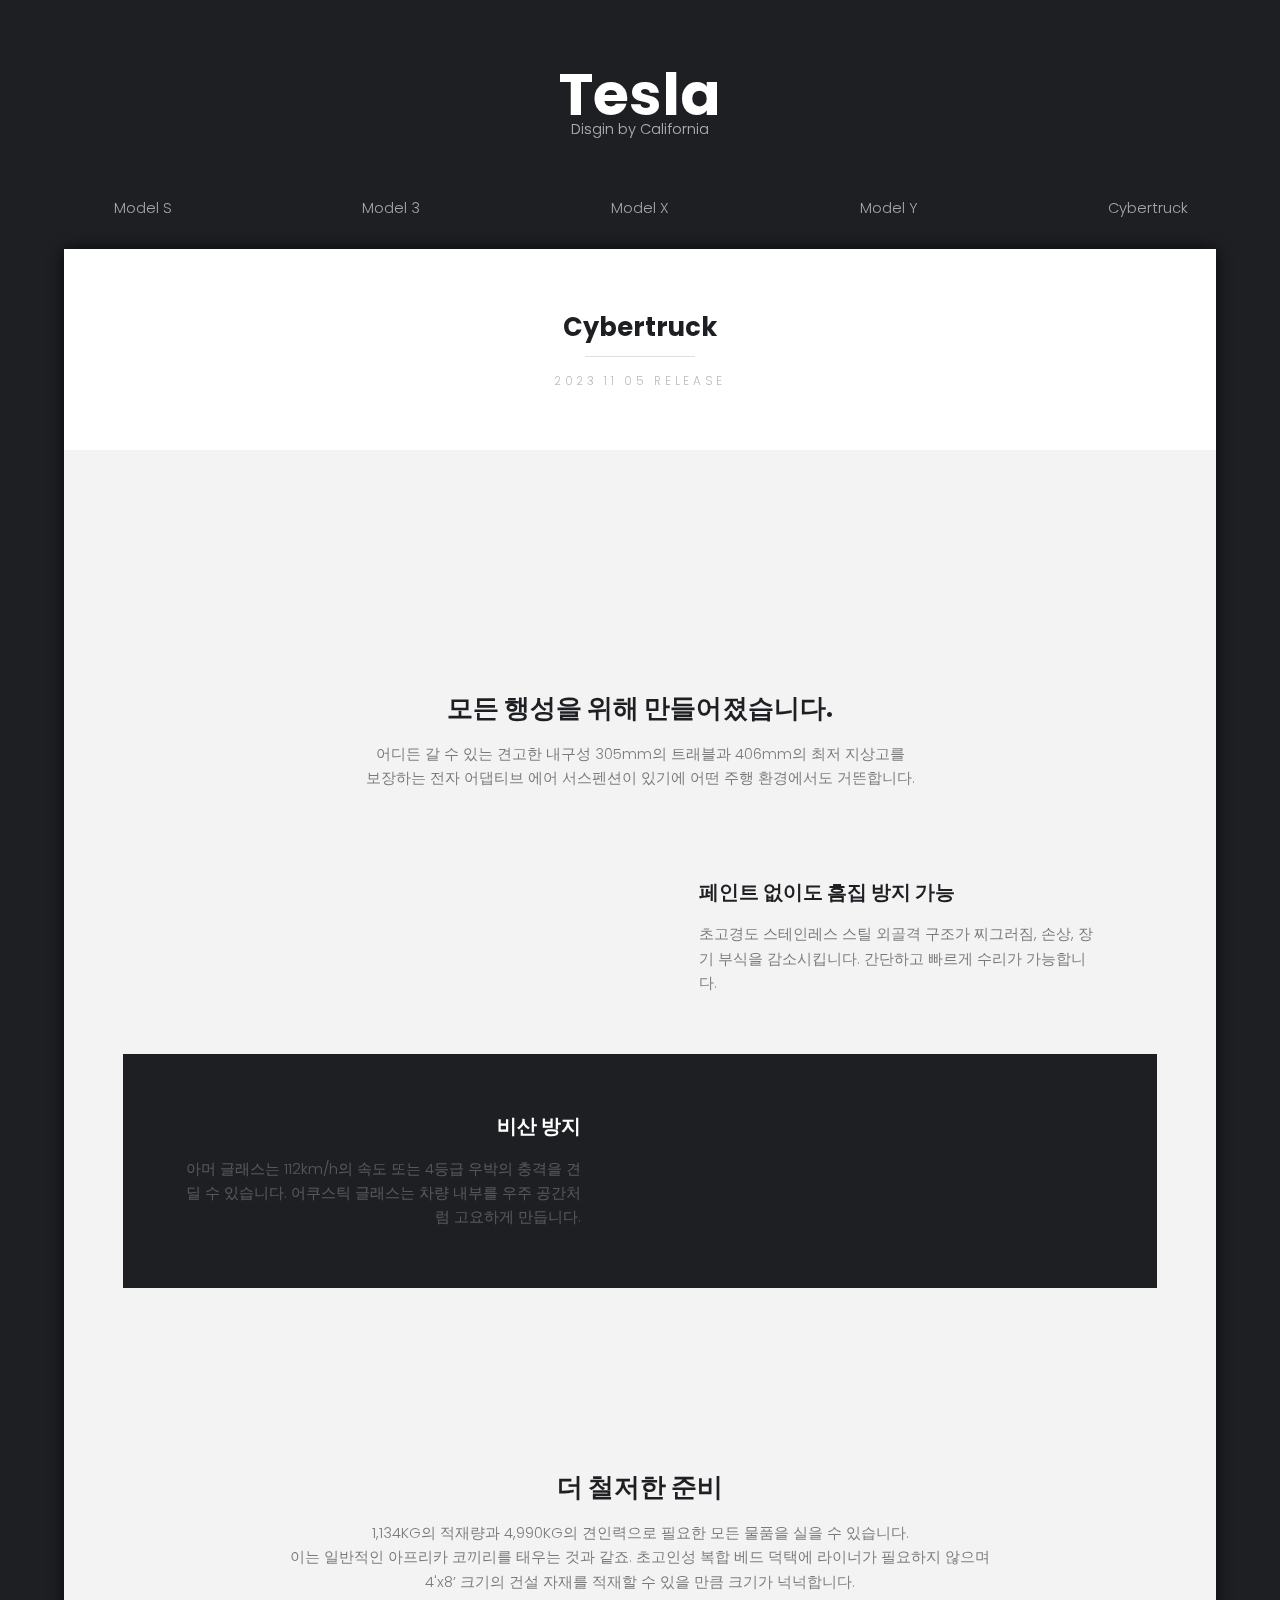
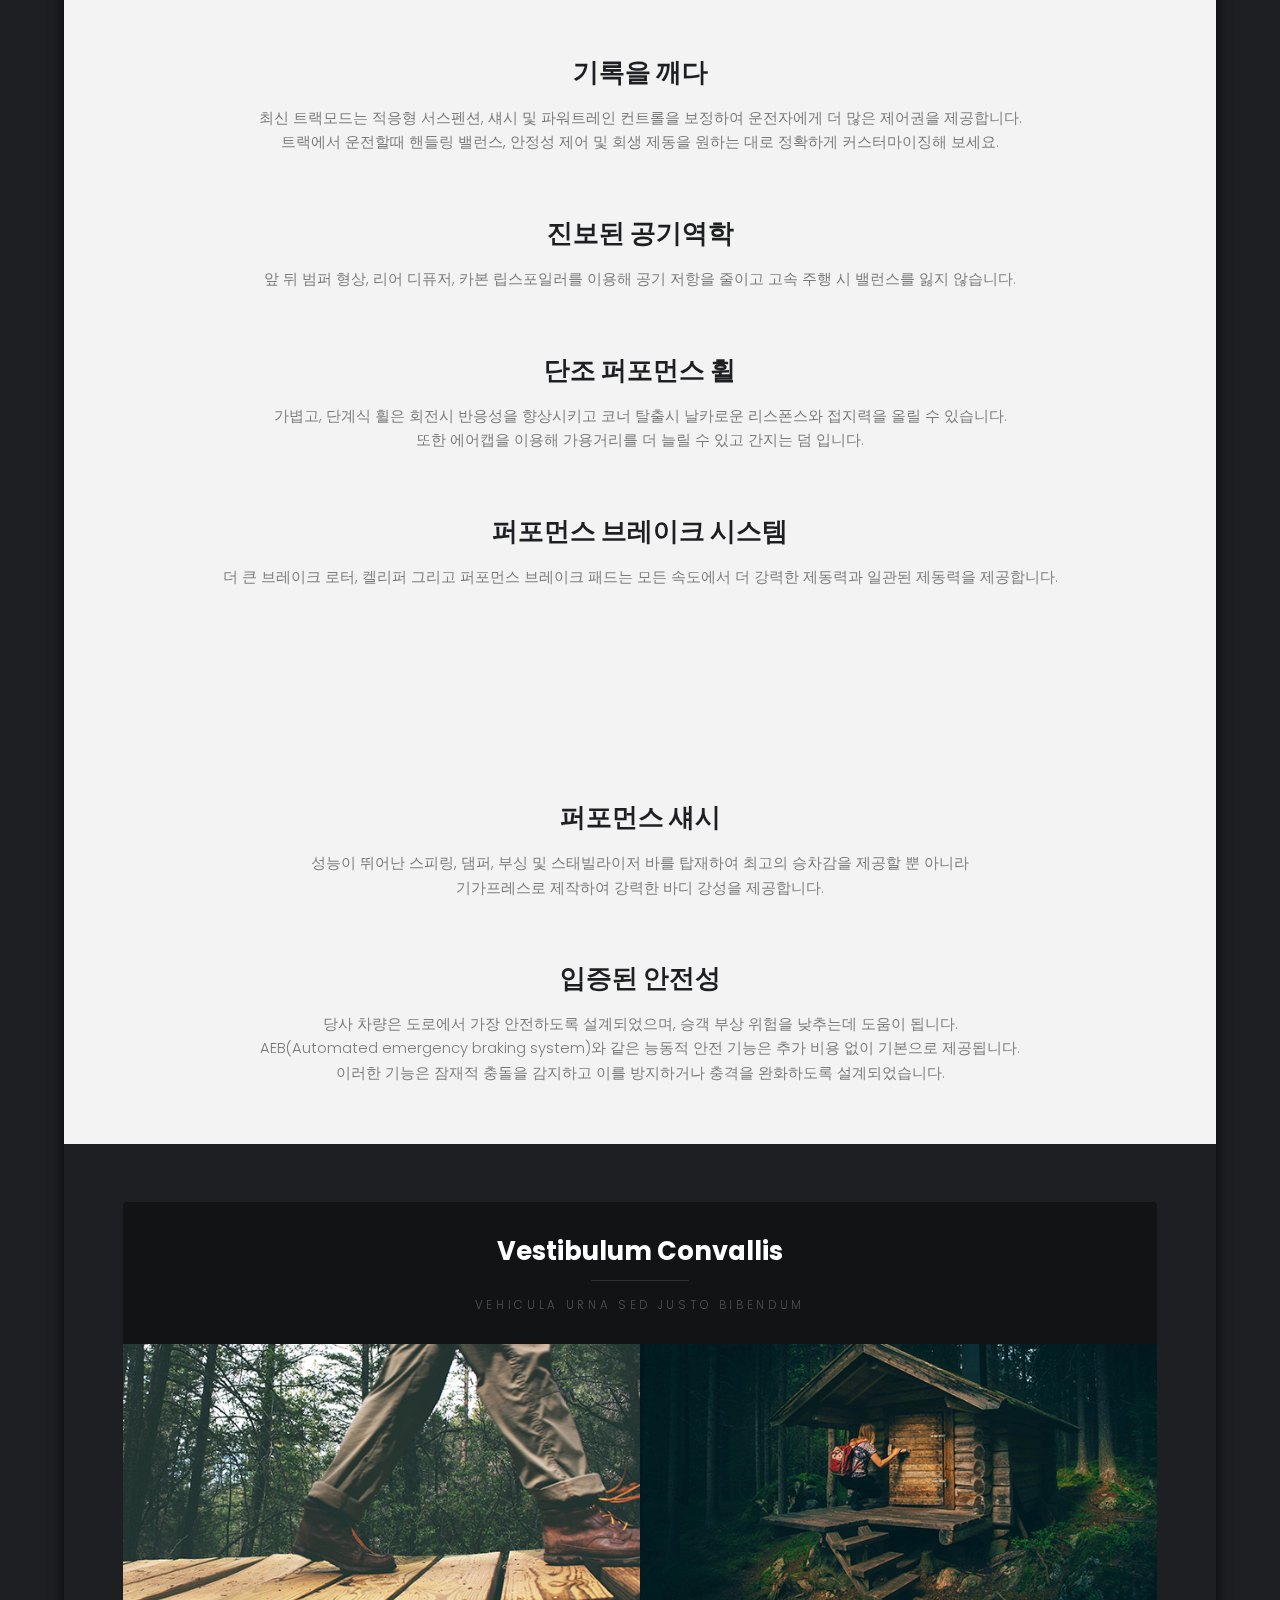
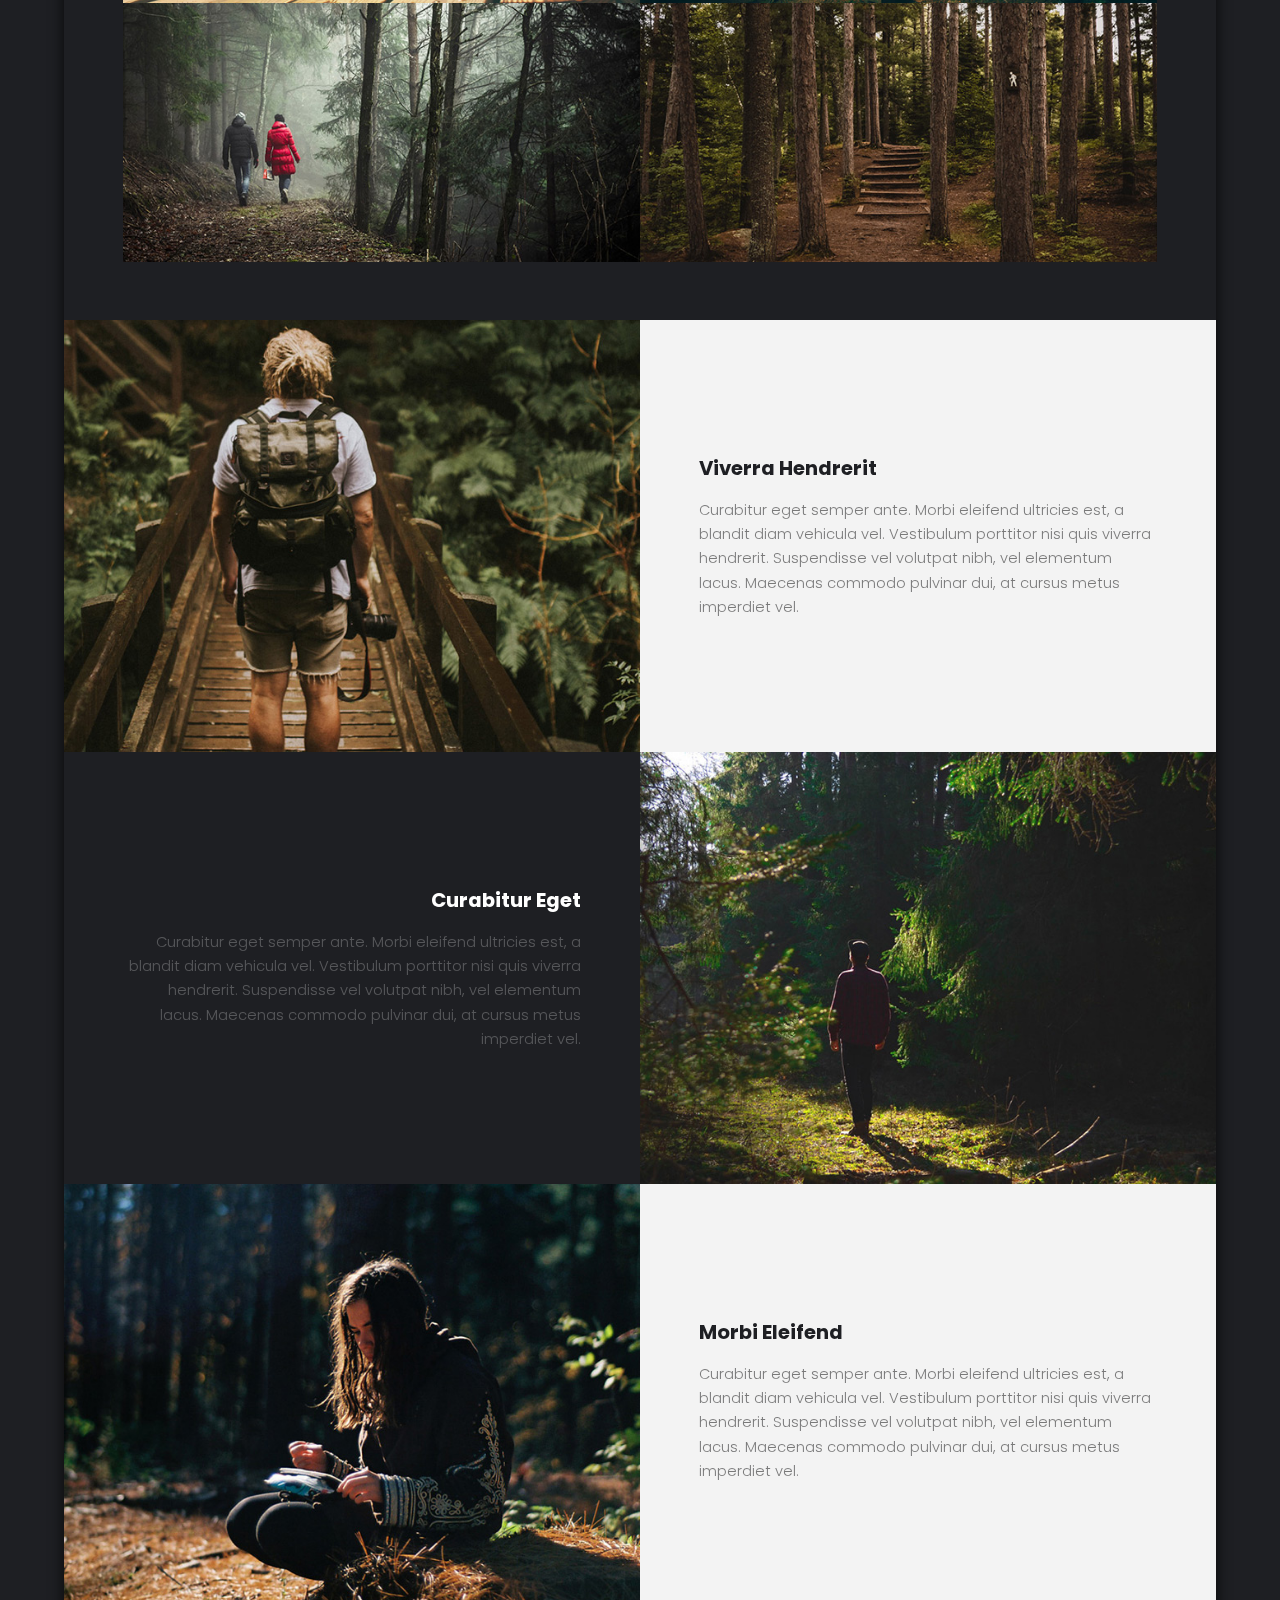
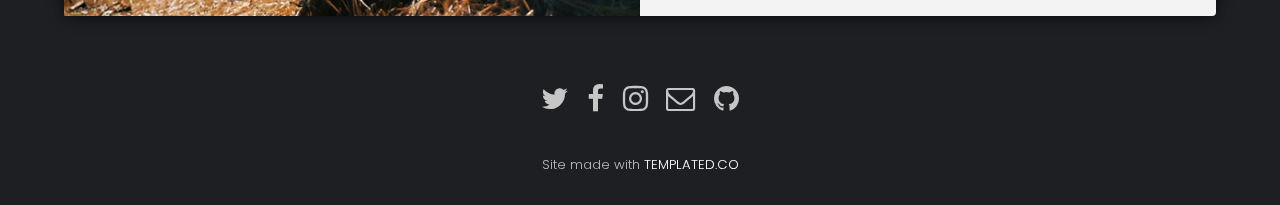
==== Cybertruck.html @ 21f16f3b "Second" ====
<!DOCTYPE HTML>
<!--
	Caminar by TEMPLATED
	templated.co @templatedco
	Released for free under the Creative Commons Attribution 3.0 license (templated.co/license)
-->
<html>
	<head>
		<title>Caminar by TEMPLATED</title>
		<meta charset="utf-8" />
		<meta name="viewport" content="width=device-width, initial-scale=1" />
		<link rel="stylesheet" href="assets/css/main.css" />
		<link rel="stylesheet" href="assets/css/index.css">
		<style>
			body::after{
				background-image: url(https://digitalassets.tesla.com/tesla-contents/image/upload/f_auto,q_auto/Cybertruck-Main-Hero-Desktop.jpg);
			}
		</style>
	</head>
	<body>

		<!-- Header -->
			<header id="header">
				<div class="logo"><a href="index.html">Tesla <span>Disgin by California</span></a></div>
				<nav>
					<ul>
						<li><a href="Model_S.html">Model S</a></li>
						<li><a href="index.html">Model 3</a></li>
						<li><a href="Model_X.html">Model X</a></li>
						<li><a href="Model_Y.html">Model Y</a></li>
						<li><a href="Cybertruck.html">Cybertruck</a></li>
					</ul>
				</nav>
			</header>

		<!-- Main -->
			<section id="main">
				<div class="inner">

				<!-- One -->
					<section id="one" class="wrapper style1">

						<div class="image fit flush">
							<img src="https://digitalassets.tesla.com/tesla-contents/image/upload/f_auto,q_auto/Cybertruck-End-of-Page-Desktop.jpg" alt="" />
						</div>
						<header class="special">
							<h2>Cybertruck</h2>
							<p>2023 11 05 Release</p>
						</header>
						<div class="content">
							<span class="video"><video id="model3_video" src="images/Cybertruck.mp4" autoplay muted loop playsinline></video></span>
							<h2 class="h2" >모든 행성을 위해 만들어졌습니다.</h2>
							<p class="p">
								어디든 갈 수 있는 견고한 내구성 305mm의 트래블과 406mm의 최저 지상고를 <br>
								보장하는 전자 어댑티브 에어 서스펜션이 있기에 어떤 주행 환경에서도 거뜬합니다.
							</p>
							<div class="spotlight">
								<span class="video"><video id="model3_video" src="images/Cybertruck-No-Paint-No-Chips-Desktop-Mobile-Tablet.mp4" autoplay muted loop playsinline></video></span>
								<div class="inner">
									<h3>페인트 없이도 흠집 방지 가능</h3>
									<p>초고경도 스테인레스 스틸 외골격 구조가 찌그러짐, 손상, 장기 부식을 감소시킵니다. 간단하고 빠르게 수리가 가능합니다.</p>
								</div>
							</div>
							<div class="spotlight alt">
								<div class="image flush video"><video id="model3_video" src="images/Cybertruck-Shatter-Resistant-Desktop-Mobile-Tablet.mp4" autoplay muted loop playsinline></video></div>
								<div  class="inner">
									<h3>비산 방지</h3>
									<p>아머 글래스는 112km/h의 속도 또는 4등급 우박의 충격을 견딜 수 있습니다. 어쿠스틱 글래스는 차량 내부를 우주 공간처럼 고요하게 만듭니다.</p>
								</div>
							</div>
							<span class="video"><video id="model3_video" src="images/Cybertruck-Beyond-Prepared-Desktop.mp4" autoplay muted loop playsinline></video></span>
							<h2 class="h2">더 철저한 준비</h2>
							<p class="p">
								1,134KG의 적재량과 4,990KG의 견인력으로 필요한 모든 물품을 실을 수 있습니다.  <br>
								이는 일반적인 아프리카 코끼리를 태우는 것과 같죠. 초고인성 복합 베드 덕택에 라이너가 필요하지 않으며 <br>
								4'x8’ 크기의 건설 자재를 적재할 수 있을 만큼 크기가 넉넉합니다.
							</p>
							<span class="image fit"><img src="https://digitalassets.tesla.com/tesla-contents/image/upload/f_auto,q_auto/Model-3-Performance-Speed-Desktop-LHD-Imperial.png" alt="" /></span>
							<h2 class="h2">기록을 깨다</h2>
							<p class="p">
								최신 트랙모드는 적응형 서스펜션, 섀시 및 파워트레인 컨트롤을 보정하여 운전자에게 더 많은 제어권을 제공합니다. <br>
								트랙에서 운전할때 핸들링 밸런스, 안정성 제어 및 회생 제동을 원하는 대로 정확하게 커스터마이징해 보세요.
							</p>

							<span class="image fit"><img src="https://digitalassets.tesla.com/tesla-contents/image/upload/f_auto,q_auto/Model-3-Performance-Media-Scanner-Aero-Mobile.png" alt="" /></span>
							<h2 class="h2">진보된 공기역학</h2>
							<p class="p">
								앞  뒤 범퍼 형상, 리어 디퓨저, 카본 립스포일러를 이용해 공기 저항을 줄이고 고속 주행 시 밸런스를 잃지 않습니다.
							</p>

							<span class="image fit"><img src="https://digitalassets.tesla.com/tesla-contents/image/upload/f_auto,q_auto/Model-3-Performance-Media-Scanner-Wheels-Mobile.png" alt="" /></span>
							<h2 class="h2">단조 퍼포먼스 휠</h2>
							<p class="p">
								가볍고, 단계식 휠은 회전시 반응성을 향상시키고 코너 탈출시 날카로운 리스폰스와 접지력을 올릴 수 있습니다. <br>
								또한 에어캡을 이용해 가용거리를 더 늘릴 수 있고 간지는 덤 입니다.
							</p>

							<span class="image fit"><img src="https://digitalassets.tesla.com/tesla-contents/image/upload/f_auto,q_auto/Model-3-Performance-Media-Scanner-Brakes-Mobile.png" alt="" /></span>
							<h2 class="h2">퍼포먼스 브레이크 시스템</h2>
							<p class="p">
								더 큰 브레이크 로터, 켈리퍼 그리고 퍼포먼스 브레이크 패드는 모든 속도에서 더 강력한 제동력과 일관된 제동력을 제공합니다.
							</p>

							<span class="video"><video id="model3_video" src="images/Model-3-Performance-Motor-Desktop.mp4" autoplay muted loop playsinline></video></video></span>
							<h2 class="h2">퍼포먼스 섀시</h2>
							<p class="p">
								성능이 뛰어난 스피링, 댐퍼, 부싱 및 스태빌라이저 바를 탑재하여 최고의 승차감을 제공할 뿐 아니라  <br>
								기가프레스로 제작하여 강력한 바디 강성을 제공합니다.
							</p>

							<span class="image fit"><img src="https://digitalassets.tesla.com/tesla-contents/image/upload/f_auto,q_auto/Model-3-Performance-Safety-Desktop-Tablet.png" alt="" /></span>
							<h2 class="h2">입증된 안전성</h2>
							<p class="p">
								당사 차량은 도로에서 가장 안전하도록 설계되었으며, 승객 부상 위험을 낮추는데 도움이 됩니다. <br>
								AEB(Automated emergency braking system)와 같은 능동적 안전 기능은 추가 비용 없이 기본으로 제공됩니다. <br>
								이러한 기능은 잠재적 충돌을 감지하고 이를 방지하거나 충격을 완화하도록 설계되었습니다.
							</p>
						</div>
					</section>

				<!-- Two -->
					<section id="two" class="wrapper style2">
						<header>
							<h2>Vestibulum Convallis</h2>
							<p>vehicula urna sed justo bibendum</p>
						</header>
						<div class="content">
							<div class="gallery">
								<div>
									<div class="image fit flush">
										<a href="images/pic03.jpg"><img src="images/pic03.jpg" alt="" /></a>
									</div>
								</div>
								<div>
									<div class="image fit flush">
										<a href="images/pic01.jpg"><img src="images/pic01.jpg" alt="" /></a>
									</div>
								</div>
								<div>
									<div class="image fit flush">
										<a href="images/pic04.jpg"><img src="images/pic04.jpg" alt="" /></a>
									</div>
								</div>
								<div>
									<div class="image fit flush">
										<a href="images/pic05.jpg"><img src="images/pic05.jpg" alt="" /></a>
									</div>
								</div>
							</div>
						</div>
					</section>

				<!-- Three -->
					<section id="three" class="wrapper">
						<div class="spotlight">
							<div class="image flush"><img src="images/pic06.jpg" alt="" /></div>
							<div class="inner">
								<h3>Viverra Hendrerit</h3>
								<p>Curabitur eget semper ante. Morbi eleifend ultricies est, a blandit diam vehicula vel. Vestibulum porttitor nisi quis viverra hendrerit. Suspendisse vel volutpat nibh, vel elementum lacus. Maecenas commodo pulvinar dui, at cursus metus imperdiet vel.</p>
							</div>
						</div>
						<div class="spotlight alt">
							<div class="image flush"><img src="images/pic07.jpg" alt="" /></div>
							<div  class="inner">
								<h3>Curabitur Eget</h3>
								<p>Curabitur eget semper ante. Morbi eleifend ultricies est, a blandit diam vehicula vel. Vestibulum porttitor nisi quis viverra hendrerit. Suspendisse vel volutpat nibh, vel elementum lacus. Maecenas commodo pulvinar dui, at cursus metus imperdiet vel.</p>
							</div>
						</div>
						<div class="spotlight">
							<div class="image flush"><img src="images/pic08.jpg" alt="" /></div>
							<div class="inner">
								<h3>Morbi Eleifend</h3>
								<p>Curabitur eget semper ante. Morbi eleifend ultricies est, a blandit diam vehicula vel. Vestibulum porttitor nisi quis viverra hendrerit. Suspendisse vel volutpat nibh, vel elementum lacus. Maecenas commodo pulvinar dui, at cursus metus imperdiet vel.</p>
							</div>
						</div>
					</section>

				</div>
			</section>

		<!-- Footer -->
			<footer id="footer">
				<div class="container">
					<ul class="icons">
						<li><a href="#" class="icon fa-twitter"><span class="label">Twitter</span></a></li>
						<li><a href="#" class="icon fa-facebook"><span class="label">Facebook</span></a></li>
						<li><a href="#" class="icon fa-instagram"><span class="label">Instagram</span></a></li>
						<li><a href="#" class="icon fa-envelope-o"><span class="label">Email</span></a></li>
						<li><a href="https://github.com/Ju-Won-Kang" class="icon fa-github" target="_blank"><span class="label">Github</span></a></li>
					</ul>
				</div>
			</footer>

		<div class="copyright">
			Site made with <a href="https://templated.co/">TEMPLATED.CO</a>
		</div>

		<!-- Scripts -->
			<script src="assets/js/jquery.min.js"></script>
			<script src="assets/js/jquery.poptrox.min.js"></script>
			<script src="assets/js/skel.min.js"></script>
			<script src="assets/js/util.js"></script>
			<script src="assets/js/main.js"></script>

	</body>
</html>
---- assets/css/main.css ----
@import url(font-awesome.min.css);
@import url("https://fonts.googleapis.com/css?family=Poppins:300,400,500,600,700");

/*
	Caminar by TEMPLATED
	templated.co @templatedco
	Released for free under the Creative Commons Attribution 3.0 license (templated.co/license)
*/

/* Reset */

	html, body, div, span, applet, object, iframe, h1, h2, h3, h4, h5, h6, p, blockquote, pre, a, abbr, acronym, address, big, cite, code, del, dfn, em, img, ins, kbd, q, s, samp, small, strike, strong, sub, sup, tt, var, b, u, i, center, dl, dt, dd, ol, ul, li, fieldset, form, label, legend, table, caption, tbody, tfoot, thead, tr, th, td, article, aside, canvas, details, embed, figure, figcaption, footer, header, hgroup, menu, nav, output, ruby, section, summary, time, mark, audio, video {
		margin: 0;
		padding: 0;
		border: 0;
		font-size: 100%;
		font: inherit;
		vertical-align: baseline;
	}

	article, aside, details, figcaption, figure, footer, header, hgroup, menu, nav, section {
		display: block;
	}

	body {
		line-height: 1;
	}

	ol, ul {
		list-style: none;
	}

	blockquote, q {
		quotes: none;
	}

	blockquote:before, blockquote:after, q:before, q:after {
		content: '';
		content: none;
	}

	table {
		border-collapse: collapse;
		border-spacing: 0;
	}

	body {
		-webkit-text-size-adjust: none;
	}

/* Box Model */

	*, *:before, *:after {
		-moz-box-sizing: border-box;
		-webkit-box-sizing: border-box;
		box-sizing: border-box;
	}

/* Containers */

	.container {
		margin-left: auto;
		margin-right: auto;
	}

	.container.\31 25\25 {
		width: 100%;
		max-width: 100rem;
		min-width: 80rem;
	}

	.container.\37 5\25 {
		width: 60rem;
	}

	.container.\35 0\25 {
		width: 40rem;
	}

	.container.\32 5\25 {
		width: 20rem;
	}

	.container {
		width: 80rem;
	}

	@media screen and (max-width: 1680px) {

		.container.\31 25\25 {
			width: 100%;
			max-width: 100rem;
			min-width: 80rem;
		}

		.container.\37 5\25 {
			width: 60rem;
		}

		.container.\35 0\25 {
			width: 40rem;
		}

		.container.\32 5\25 {
			width: 20rem;
		}

		.container {
			width: 80rem;
		}

	}

	@media screen and (max-width: 1280px) {

		.container.\31 25\25 {
			width: 100%;
			max-width: 81.25rem;
			min-width: 65rem;
		}

		.container.\37 5\25 {
			width: 48.75rem;
		}

		.container.\35 0\25 {
			width: 32.5rem;
		}

		.container.\32 5\25 {
			width: 16.25rem;
		}

		.container {
			width: 65rem;
		}

	}

	@media screen and (max-width: 980px) {

		.container.\31 25\25 {
			width: 100%;
			max-width: 112.5%;
			min-width: 90%;
		}

		.container.\37 5\25 {
			width: 67.5%;
		}

		.container.\35 0\25 {
			width: 45%;
		}

		.container.\32 5\25 {
			width: 22.5%;
		}

		.container {
			width: 90%;
		}

	}

	@media screen and (max-width: 736px) {

		.container.\31 25\25 {
			width: 100%;
			max-width: 112.5%;
			min-width: 90%;
		}

		.container.\37 5\25 {
			width: 67.5%;
		}

		.container.\35 0\25 {
			width: 45%;
		}
		}

		.container.\32 5\25 {
			width: 22.5%;
		}

		.container {
			width: 90% !important;
		}

	}

	@media screen and (max-width: 480px) {

		.container.\31 25\25 {
			width: 100%;
			max-width: 112.5%;
			min-width: 90%;
		}

		.container.\37 5\25 {
			width: 67.5%;
		}

		.container.\35 0\25 {
			width: 45%;
		}

		.container.\32 5\25 {
			width: 22.5%;
		}

		.container {
			width: 90% !important;
		}

	}

/* Grid */

	.row {
		border-bottom: solid 1px transparent;
		-moz-box-sizing: border-box;
		-webkit-box-sizing: border-box;
		box-sizing: border-box;
	}

	.row > * {
		float: left;
		-moz-box-sizing: border-box;
		-webkit-box-sizing: border-box;
		box-sizing: border-box;
	}

	.row:after, .row:before {
		content: '';
		display: block;
		clear: both;
		height: 0;
	}

	.row.uniform > * > :first-child {
		margin-top: 0;
	}

	.row.uniform > * > :last-child {
		margin-bottom: 0;
	}

	.row.\30 \25 > * {
		padding: 0 0 0 0rem;
	}

	.row.\30 \25 {
		margin: 0 0 -1px 0rem;
	}

	.row.uniform.\30 \25 > * {
		padding: 0rem 0 0 0rem;
	}

	.row.uniform.\30 \25 {
		margin: 0rem 0 -1px 0rem;
	}

	.row > * {
		padding: 0 0 0 2rem;
	}

	.row {
		margin: 0 0 -1px -2rem;
	}

	.row.uniform > * {
		padding: 2rem 0 0 2rem;
	}

	.row.uniform {
		margin: -2rem 0 -1px -2rem;
	}

	.row.\32 00\25 > * {
		padding: 0 0 0 4rem;
	}

	.row.\32 00\25 {
		margin: 0 0 -1px -4rem;
	}

	.row.uniform.\32 00\25 > * {
		padding: 4rem 0 0 4rem;
	}

	.row.uniform.\32 00\25 {
		margin: -4rem 0 -1px -4rem;
	}

	.row.\31 50\25 > * {
		padding: 0 0 0 3rem;
	}

	.row.\31 50\25 {
		margin: 0 0 -1px -3rem;
	}

	.row.uniform.\31 50\25 > * {
		padding: 3rem 0 0 3rem;
	}

	.row.uniform.\31 50\25 {
		margin: -3rem 0 -1px -3rem;
	}

	.row.\35 0\25 > * {
		padding: 0 0 0 1rem;
	}

	.row.\35 0\25 {
		margin: 0 0 -1px -1rem;
	}

	.row.uniform.\35 0\25 > * {
		padding: 1rem 0 0 1rem;
	}

	.row.uniform.\35 0\25 {
		margin: -1rem 0 -1px -1rem;
	}

	.row.\32 5\25 > * {
		padding: 0 0 0 0.5rem;
	}

	.row.\32 5\25 {
		margin: 0 0 -1px -0.5rem;
	}

	.row.uniform.\32 5\25 > * {
		padding: 0.5rem 0 0 0.5rem;
	}

	.row.uniform.\32 5\25 {
		margin: -0.5rem 0 -1px -0.5rem;
	}

	.\31 2u, .\31 2u\24 {
		width: 100%;
		clear: none;
		margin-left: 0;
	}

	.\31 1u, .\31 1u\24 {
		width: 91.6666666667%;
		clear: none;
		margin-left: 0;
	}

	.\31 0u, .\31 0u\24 {
		width: 83.3333333333%;
		clear: none;
		margin-left: 0;
	}

	.\39 u, .\39 u\24 {
		width: 75%;
		clear: none;
		margin-left: 0;
	}

	.\38 u, .\38 u\24 {
		width: 66.6666666667%;
		clear: none;
		margin-left: 0;
	}

	.\37 u, .\37 u\24 {
		width: 58.3333333333%;
		clear: none;
		margin-left: 0;
	}

	.\36 u, .\36 u\24 {
		width: 50%;
		clear: none;
		margin-left: 0;
	}

	.\35 u, .\35 u\24 {
		width: 41.6666666667%;
		clear: none;
		margin-left: 0;
	}

	.\34 u, .\34 u\24 {
		width: 33.3333333333%;
		clear: none;
		margin-left: 0;
	}

	.\33 u, .\33 u\24 {
		width: 25%;
		clear: none;
		margin-left: 0;
	}

	.\32 u, .\32 u\24 {
		width: 16.6666666667%;
		clear: none;
		margin-left: 0;
	}

	.\31 u, .\31 u\24 {
		width: 8.3333333333%;
		clear: none;
		margin-left: 0;
	}

	.\31 2u\24 + *,
	.\31 1u\24 + *,
	.\31 0u\24 + *,
	.\39 u\24 + *,
	.\38 u\24 + *,
	.\37 u\24 + *,
	.\36 u\24 + *,
	.\35 u\24 + *,
	.\34 u\24 + *,
	.\33 u\24 + *,
	.\32 u\24 + *,
	.\31 u\24 + * {
		clear: left;
	}

	.\-11u {
		margin-left: 91.66667%;
	}

	.\-10u {
		margin-left: 83.33333%;
	}

	.\-9u {
		margin-left: 75%;
	}

	.\-8u {
		margin-left: 66.66667%;
	}

	.\-7u {
		margin-left: 58.33333%;
	}

	.\-6u {
		margin-left: 50%;
	}

	.\-5u {
		margin-left: 41.66667%;
	}

	.\-4u {
		margin-left: 33.33333%;
	}

	.\-3u {
		margin-left: 25%;
	}

	.\-2u {
		margin-left: 16.66667%;
	}

	.\-1u {
		margin-left: 8.33333%;
	}

	@media screen and (max-width: 1680px) {

		.row > * {
			padding: 0 0 0 2rem;
		}

		.row {
			margin: 0 0 -1px -2rem;
		}

		.row.uniform > * {
			padding: 2rem 0 0 2rem;
		}

		.row.uniform {
			margin: -2rem 0 -1px -2rem;
		}

		.row.\32 00\25 > * {
			padding: 0 0 0 4rem;
		}

		.row.\32 00\25 {
			margin: 0 0 -1px -4rem;
		}

		.row.uniform.\32 00\25 > * {
			padding: 4rem 0 0 4rem;
		}

		.row.uniform.\32 00\25 {
			margin: -4rem 0 -1px -4rem;
		}

		.row.\31 50\25 > * {
			padding: 0 0 0 3rem;
		}

		.row.\31 50\25 {
			margin: 0 0 -1px -3rem;
		}

		.row.uniform.\31 50\25 > * {
			padding: 3rem 0 0 3rem;
		}

		.row.uniform.\31 50\25 {
			margin: -3rem 0 -1px -3rem;
		}

		.row.\35 0\25 > * {
			padding: 0 0 0 1rem;
		}

		.row.\35 0\25 {
			margin: 0 0 -1px -1rem;
		}

		.row.uniform.\35 0\25 > * {
			padding: 1rem 0 0 1rem;
		}

		.row.uniform.\35 0\25 {
			margin: -1rem 0 -1px -1rem;
		}

		.row.\32 5\25 > * {
			padding: 0 0 0 0.5rem;
		}

		.row.\32 5\25 {
			margin: 0 0 -1px -0.5rem;
		}

		.row.uniform.\32 5\25 > * {
			padding: 0.5rem 0 0 0.5rem;
		}

		.row.uniform.\32 5\25 {
			margin: -0.5rem 0 -1px -0.5rem;
		}

		.\31 2u\28xlarge\29, .\31 2u\24\28xlarge\29 {
			width: 100%;
			clear: none;
			margin-left: 0;
		}

		.\31 1u\28xlarge\29, .\31 1u\24\28xlarge\29 {
			width: 91.6666666667%;
			clear: none;
			margin-left: 0;
		}

		.\31 0u\28xlarge\29, .\31 0u\24\28xlarge\29 {
			width: 83.3333333333%;
			clear: none;
			margin-left: 0;
		}

		.\39 u\28xlarge\29, .\39 u\24\28xlarge\29 {
			width: 75%;
			clear: none;
			margin-left: 0;
		}

		.\38 u\28xlarge\29, .\38 u\24\28xlarge\29 {
			width: 66.6666666667%;
			clear: none;
			margin-left: 0;
		}

		.\37 u\28xlarge\29, .\37 u\24\28xlarge\29 {
			width: 58.3333333333%;
			clear: none;
			margin-left: 0;
		}

		.\36 u\28xlarge\29, .\36 u\24\28xlarge\29 {
			width: 50%;
			clear: none;
			margin-left: 0;
		}

		.\35 u\28xlarge\29, .\35 u\24\28xlarge\29 {
			width: 41.6666666667%;
			clear: none;
			margin-left: 0;
		}

		.\34 u\28xlarge\29, .\34 u\24\28xlarge\29 {
			width: 33.3333333333%;
			clear: none;
			margin-left: 0;
		}

		.\33 u\28xlarge\29, .\33 u\24\28xlarge\29 {
			width: 25%;
			clear: none;
			margin-left: 0;
		}

		.\32 u\28xlarge\29, .\32 u\24\28xlarge\29 {
			width: 16.6666666667%;
			clear: none;
			margin-left: 0;
		}

		.\31 u\28xlarge\29, .\31 u\24\28xlarge\29 {
			width: 8.3333333333%;
			clear: none;
			margin-left: 0;
		}

		.\31 2u\24\28xlarge\29 + *,
		.\31 1u\24\28xlarge\29 + *,
		.\31 0u\24\28xlarge\29 + *,
		.\39 u\24\28xlarge\29 + *,
		.\38 u\24\28xlarge\29 + *,
		.\37 u\24\28xlarge\29 + *,
		.\36 u\24\28xlarge\29 + *,
		.\35 u\24\28xlarge\29 + *,
		.\34 u\24\28xlarge\29 + *,
		.\33 u\24\28xlarge\29 + *,
		.\32 u\24\28xlarge\29 + *,
		.\31 u\24\28xlarge\29 + * {
			clear: left;
		}

		.\-11u\28xlarge\29 {
			margin-left: 91.66667%;
		}

		.\-10u\28xlarge\29 {
			margin-left: 83.33333%;
		}

		.\-9u\28xlarge\29 {
			margin-left: 75%;
		}

		.\-8u\28xlarge\29 {
			margin-left: 66.66667%;
		}

		.\-7u\28xlarge\29 {
			margin-left: 58.33333%;
		}

		.\-6u\28xlarge\29 {
			margin-left: 50%;
		}

		.\-5u\28xlarge\29 {
			margin-left: 41.66667%;
		}

		.\-4u\28xlarge\29 {
			margin-left: 33.33333%;
		}

		.\-3u\28xlarge\29 {
			margin-left: 25%;
		}

		.\-2u\28xlarge\29 {
			margin-left: 16.66667%;
		}

		.\-1u\28xlarge\29 {
			margin-left: 8.33333%;
		}

	}

	@media screen and (max-width: 1280px) {

		.row > * {
			padding: 0 0 0 1.5rem;
		}

		.row {
			margin: 0 0 -1px -1.5rem;
		}

		.row.uniform > * {
			padding: 1.5rem 0 0 1.5rem;
		}

		.row.uniform {
			margin: -1.5rem 0 -1px -1.5rem;
		}

		.row.\32 00\25 > * {
			padding: 0 0 0 3rem;
		}

		.row.\32 00\25 {
			margin: 0 0 -1px -3rem;
		}

		.row.uniform.\32 00\25 > * {
			padding: 3rem 0 0 3rem;
		}

		.row.uniform.\32 00\25 {
			margin: -3rem 0 -1px -3rem;
		}

		.row.\31 50\25 > * {
			padding: 0 0 0 2.25rem;
		}

		.row.\31 50\25 {
			margin: 0 0 -1px -2.25rem;
		}

		.row.uniform.\31 50\25 > * {
			padding: 2.25rem 0 0 2.25rem;
		}

		.row.uniform.\31 50\25 {
			margin: -2.25rem 0 -1px -2.25rem;
		}

		.row.\35 0\25 > * {
			padding: 0 0 0 0.75rem;
		}

		.row.\35 0\25 {
			margin: 0 0 -1px -0.75rem;
		}

		.row.uniform.\35 0\25 > * {
			padding: 0.75rem 0 0 0.75rem;
		}

		.row.uniform.\35 0\25 {
			margin: -0.75rem 0 -1px -0.75rem;
		}

		.row.\32 5\25 > * {
			padding: 0 0 0 0.375rem;
		}

		.row.\32 5\25 {
			margin: 0 0 -1px -0.375rem;
		}

		.row.uniform.\32 5\25 > * {
			padding: 0.375rem 0 0 0.375rem;
		}

		.row.uniform.\32 5\25 {
			margin: -0.375rem 0 -1px -0.375rem;
		}

		.\31 2u\28large\29, .\31 2u\24\28large\29 {
			width: 100%;
			clear: none;
			margin-left: 0;
		}

		.\31 1u\28large\29, .\31 1u\24\28large\29 {
			width: 91.6666666667%;
			clear: none;
			margin-left: 0;
		}

		.\31 0u\28large\29, .\31 0u\24\28large\29 {
			width: 83.3333333333%;
			clear: none;
			margin-left: 0;
		}

		.\39 u\28large\29, .\39 u\24\28large\29 {
			width: 75%;
			clear: none;
			margin-left: 0;
		}

		.\38 u\28large\29, .\38 u\24\28large\29 {
			width: 66.6666666667%;
			clear: none;
			margin-left: 0;
		}

		.\37 u\28large\29, .\37 u\24\28large\29 {
			width: 58.3333333333%;
			clear: none;
			margin-left: 0;
		}

		.\36 u\28large\29, .\36 u\24\28large\29 {
			width: 50%;
			clear: none;
			margin-left: 0;
		}

		.\35 u\28large\29, .\35 u\24\28large\29 {
			width: 41.6666666667%;
			clear: none;
			margin-left: 0;
		}

		.\34 u\28large\29, .\34 u\24\28large\29 {
			width: 33.3333333333%;
			clear: none;
			margin-left: 0;
		}

		.\33 u\28large\29, .\33 u\24\28large\29 {
			width: 25%;
			clear: none;
			margin-left: 0;
		}

		.\32 u\28large\29, .\32 u\24\28large\29 {
			width: 16.6666666667%;
			clear: none;
			margin-left: 0;
		}

		.\31 u\28large\29, .\31 u\24\28large\29 {
			width: 8.3333333333%;
			clear: none;
			margin-left: 0;
		}

		.\31 2u\24\28large\29 + *,
		.\31 1u\24\28large\29 + *,
		.\31 0u\24\28large\29 + *,
		.\39 u\24\28large\29 + *,
		.\38 u\24\28large\29 + *,
		.\37 u\24\28large\29 + *,
		.\36 u\24\28large\29 + *,
		.\35 u\24\28large\29 + *,
		.\34 u\24\28large\29 + *,
		.\33 u\24\28large\29 + *,
		.\32 u\24\28large\29 + *,
		.\31 u\24\28large\29 + * {
			clear: left;
		}

		.\-11u\28large\29 {
			margin-left: 91.66667%;
		}

		.\-10u\28large\29 {
			margin-left: 83.33333%;
		}

		.\-9u\28large\29 {
			margin-left: 75%;
		}

		.\-8u\28large\29 {
			margin-left: 66.66667%;
		}

		.\-7u\28large\29 {
			margin-left: 58.33333%;
		}

		.\-6u\28large\29 {
			margin-left: 50%;
		}

		.\-5u\28large\29 {
			margin-left: 41.66667%;
		}

		.\-4u\28large\29 {
			margin-left: 33.33333%;
		}

		.\-3u\28large\29 {
			margin-left: 25%;
		}

		.\-2u\28large\29 {
			margin-left: 16.66667%;
		}

		.\-1u\28large\29 {
			margin-left: 8.33333%;
		}

	}

	@media screen and (max-width: 980px) {

		.row > * {
			padding: 0 0 0 1.5rem;
		}

		.row {
			margin: 0 0 -1px -1.5rem;
		}

		.row.uniform > * {
			padding: 1.5rem 0 0 1.5rem;
		}

		.row.uniform {
			margin: -1.5rem 0 -1px -1.5rem;
		}

		.row.\32 00\25 > * {
			padding: 0 0 0 3rem;
		}

		.row.\32 00\25 {
			margin: 0 0 -1px -3rem;
		}

		.row.uniform.\32 00\25 > * {
			padding: 3rem 0 0 3rem;
		}

		.row.uniform.\32 00\25 {
			margin: -3rem 0 -1px -3rem;
		}

		.row.\31 50\25 > * {
			padding: 0 0 0 2.25rem;
		}

		.row.\31 50\25 {
			margin: 0 0 -1px -2.25rem;
		}

		.row.uniform.\31 50\25 > * {
			padding: 2.25rem 0 0 2.25rem;
		}

		.row.uniform.\31 50\25 {
			margin: -2.25rem 0 -1px -2.25rem;
		}

		.row.\35 0\25 > * {
			padding: 0 0 0 0.75rem;
		}

		.row.\35 0\25 {
			margin: 0 0 -1px -0.75rem;
		}

		.row.uniform.\35 0\25 > * {
			padding: 0.75rem 0 0 0.75rem;
		}

		.row.uniform.\35 0\25 {
			margin: -0.75rem 0 -1px -0.75rem;
		}

		.row.\32 5\25 > * {
			padding: 0 0 0 0.375rem;
		}

		.row.\32 5\25 {
			margin: 0 0 -1px -0.375rem;
		}

		.row.uniform.\32 5\25 > * {
			padding: 0.375rem 0 0 0.375rem;
		}

		.row.uniform.\32 5\25 {
			margin: -0.375rem 0 -1px -0.375rem;
		}

		.\31 2u\28medium\29, .\31 2u\24\28medium\29 {
			width: 100%;
			clear: none;
			margin-left: 0;
		}

		.\31 1u\28medium\29, .\31 1u\24\28medium\29 {
			width: 91.6666666667%;
			clear: none;
			margin-left: 0;
		}

		.\31 0u\28medium\29, .\31 0u\24\28medium\29 {
			width: 83.3333333333%;
			clear: none;
			margin-left: 0;
		}

		.\39 u\28medium\29, .\39 u\24\28medium\29 {
			width: 75%;
			clear: none;
			margin-left: 0;
		}

		.\38 u\28medium\29, .\38 u\24\28medium\29 {
			width: 66.6666666667%;
			clear: none;
			margin-left: 0;
		}

		.\37 u\28medium\29, .\37 u\24\28medium\29 {
			width: 58.3333333333%;
			clear: none;
			margin-left: 0;
		}

		.\36 u\28medium\29, .\36 u\24\28medium\29 {
			width: 50%;
			clear: none;
			margin-left: 0;
		}

		.\35 u\28medium\29, .\35 u\24\28medium\29 {
			width: 41.6666666667%;
			clear: none;
			margin-left: 0;
		}

		.\34 u\28medium\29, .\34 u\24\28medium\29 {
			width: 33.3333333333%;
			clear: none;
			margin-left: 0;
		}

		.\33 u\28medium\29, .\33 u\24\28medium\29 {
			width: 25%;
			clear: none;
			margin-left: 0;
		}

		.\32 u\28medium\29, .\32 u\24\28medium\29 {
			width: 16.6666666667%;
			clear: none;
			margin-left: 0;
		}

		.\31 u\28medium\29, .\31 u\24\28medium\29 {
			width: 8.3333333333%;
			clear: none;
			margin-left: 0;
		}

		.\31 2u\24\28medium\29 + *,
		.\31 1u\24\28medium\29 + *,
		.\31 0u\24\28medium\29 + *,
		.\39 u\24\28medium\29 + *,
		.\38 u\24\28medium\29 + *,
		.\37 u\24\28medium\29 + *,
		.\36 u\24\28medium\29 + *,
		.\35 u\24\28medium\29 + *,
		.\34 u\24\28medium\29 + *,
		.\33 u\24\28medium\29 + *,
		.\32 u\24\28medium\29 + *,
		.\31 u\24\28medium\29 + * {
			clear: left;
		}

		.\-11u\28medium\29 {
			margin-left: 91.66667%;
		}

		.\-10u\28medium\29 {
			margin-left: 83.33333%;
		}

		.\-9u\28medium\29 {
			margin-left: 75%;
		}

		.\-8u\28medium\29 {
			margin-left: 66.66667%;
		}

		.\-7u\28medium\29 {
			margin-left: 58.33333%;
		}

		.\-6u\28medium\29 {
			margin-left: 50%;
		}

		.\-5u\28medium\29 {
			margin-left: 41.66667%;
		}

		.\-4u\28medium\29 {
			margin-left: 33.33333%;
		}

		.\-3u\28medium\29 {
			margin-left: 25%;
		}

		.\-2u\28medium\29 {
			margin-left: 16.66667%;
		}

		.\-1u\28medium\29 {
			margin-left: 8.33333%;
		}

	}

	@media screen and (max-width: 736px) {

		.row > * {
			padding: 0 0 0 1.25rem;
		}

		.row {
			margin: 0 0 -1px -1.25rem;
		}

		.row.uniform > * {
			padding: 1.25rem 0 0 1.25rem;
		}

		.row.uniform {
			margin: -1.25rem 0 -1px -1.25rem;
		}

		.row.\32 00\25 > * {
			padding: 0 0 0 2.5rem;
		}

		.row.\32 00\25 {
			margin: 0 0 -1px -2.5rem;
		}

		.row.uniform.\32 00\25 > * {
			padding: 2.5rem 0 0 2.5rem;
		}

		.row.uniform.\32 00\25 {
			margin: -2.5rem 0 -1px -2.5rem;
		}

		.row.\31 50\25 > * {
			padding: 0 0 0 1.875rem;
		}

		.row.\31 50\25 {
			margin: 0 0 -1px -1.875rem;
		}

		.row.uniform.\31 50\25 > * {
			padding: 1.875rem 0 0 1.875rem;
		}

		.row.uniform.\31 50\25 {
			margin: -1.875rem 0 -1px -1.875rem;
		}

		.row.\35 0\25 > * {
			padding: 0 0 0 0.625rem;
		}

		.row.\35 0\25 {
			margin: 0 0 -1px -0.625rem;
		}

		.row.uniform.\35 0\25 > * {
			padding: 0.625rem 0 0 0.625rem;
		}

		.row.uniform.\35 0\25 {
			margin: -0.625rem 0 -1px -0.625rem;
		}

		.row.\32 5\25 > * {
			padding: 0 0 0 0.3125rem;
		}

		.row.\32 5\25 {
			margin: 0 0 -1px -0.3125rem;
		}

		.row.uniform.\32 5\25 > * {
			padding: 0.3125rem 0 0 0.3125rem;
		}

		.row.uniform.\32 5\25 {
			margin: -0.3125rem 0 -1px -0.3125rem;
		}

		.\31 2u\28small\29, .\31 2u\24\28small\29 {
			width: 100%;
			clear: none;
			margin-left: 0;
		}

		.\31 1u\28small\29, .\31 1u\24\28small\29 {
			width: 91.6666666667%;
			clear: none;
			margin-left: 0;
		}

		.\31 0u\28small\29, .\31 0u\24\28small\29 {
			width: 83.3333333333%;
			clear: none;
			margin-left: 0;
		}

		.\39 u\28small\29, .\39 u\24\28small\29 {
			width: 75%;
			clear: none;
			margin-left: 0;
		}

		.\38 u\28small\29, .\38 u\24\28small\29 {
			width: 66.6666666667%;
			clear: none;
			margin-left: 0;
		}

		.\37 u\28small\29, .\37 u\24\28small\29 {
			width: 58.3333333333%;
			clear: none;
			margin-left: 0;
		}

		.\36 u\28small\29, .\36 u\24\28small\29 {
			width: 50%;
			clear: none;
			margin-left: 0;
		}

		.\35 u\28small\29, .\35 u\24\28small\29 {
			width: 41.6666666667%;
			clear: none;
			margin-left: 0;
		}

		.\34 u\28small\29, .\34 u\24\28small\29 {
			width: 33.3333333333%;
			clear: none;
			margin-left: 0;
		}

		.\33 u\28small\29, .\33 u\24\28small\29 {
			width: 25%;
			clear: none;
			margin-left: 0;
		}

		.\32 u\28small\29, .\32 u\24\28small\29 {
			width: 16.6666666667%;
			clear: none;
			margin-left: 0;
		}

		.\31 u\28small\29, .\31 u\24\28small\29 {
			width: 8.3333333333%;
			clear: none;
			margin-left: 0;
		}

		.\31 2u\24\28small\29 + *,
		.\31 1u\24\28small\29 + *,
		.\31 0u\24\28small\29 + *,
		.\39 u\24\28small\29 + *,
		.\38 u\24\28small\29 + *,
		.\37 u\24\28small\29 + *,
		.\36 u\24\28small\29 + *,
		.\35 u\24\28small\29 + *,
		.\34 u\24\28small\29 + *,
		.\33 u\24\28small\29 + *,
		.\32 u\24\28small\29 + *,
		.\31 u\24\28small\29 + * {
			clear: left;
		}

		.\-11u\28small\29 {
			margin-left: 91.66667%;
		}

		.\-10u\28small\29 {
			margin-left: 83.33333%;
		}

		.\-9u\28small\29 {
			margin-left: 75%;
		}

		.\-8u\28small\29 {
			margin-left: 66.66667%;
		}

		.\-7u\28small\29 {
			margin-left: 58.33333%;
		}

		.\-6u\28small\29 {
			margin-left: 50%;
		}

		.\-5u\28small\29 {
			margin-left: 41.66667%;
		}

		.\-4u\28small\29 {
			margin-left: 33.33333%;
		}

		.\-3u\28small\29 {
			margin-left: 25%;
		}

		.\-2u\28small\29 {
			margin-left: 16.66667%;
		}

		.\-1u\28small\29 {
			margin-left: 8.33333%;
		}

	}

	@media screen and (max-width: 480px) {

		.row > * {
			padding: 0 0 0 1.25rem;
		}

		.row {
			margin: 0 0 -1px -1.25rem;
		}

		.row.uniform > * {
			padding: 1.25rem 0 0 1.25rem;
		}

		.row.uniform {
			margin: -1.25rem 0 -1px -1.25rem;
		}

		.row.\32 00\25 > * {
			padding: 0 0 0 2.5rem;
		}

		.row.\32 00\25 {
			margin: 0 0 -1px -2.5rem;
		}

		.row.uniform.\32 00\25 > * {
			padding: 2.5rem 0 0 2.5rem;
		}

		.row.uniform.\32 00\25 {
			margin: -2.5rem 0 -1px -2.5rem;
		}

		.row.\31 50\25 > * {
			padding: 0 0 0 1.875rem;
		}

		.row.\31 50\25 {
			margin: 0 0 -1px -1.875rem;
		}

		.row.uniform.\31 50\25 > * {
			padding: 1.875rem 0 0 1.875rem;
		}

		.row.uniform.\31 50\25 {
			margin: -1.875rem 0 -1px -1.875rem;
		}

		.row.\35 0\25 > * {
			padding: 0 0 0 0.625rem;
		}

		.row.\35 0\25 {
			margin: 0 0 -1px -0.625rem;
		}

		.row.uniform.\35 0\25 > * {
			padding: 0.625rem 0 0 0.625rem;
		}

		.row.uniform.\35 0\25 {
			margin: -0.625rem 0 -1px -0.625rem;
		}

		.row.\32 5\25 > * {
			padding: 0 0 0 0.3125rem;
		}

		.row.\32 5\25 {
			margin: 0 0 -1px -0.3125rem;
		}

		.row.uniform.\32 5\25 > * {
			padding: 0.3125rem 0 0 0.3125rem;
		}

		.row.uniform.\32 5\25 {
			margin: -0.3125rem 0 -1px -0.3125rem;
		}

		.\31 2u\28xsmall\29, .\31 2u\24\28xsmall\29 {
			width: 100%;
			clear: none;
			margin-left: 0;
		}

		.\31 1u\28xsmall\29, .\31 1u\24\28xsmall\29 {
			width: 91.6666666667%;
			clear: none;
			margin-left: 0;
		}

		.\31 0u\28xsmall\29, .\31 0u\24\28xsmall\29 {
			width: 83.3333333333%;
			clear: none;
			margin-left: 0;
		}

		.\39 u\28xsmall\29, .\39 u\24\28xsmall\29 {
			width: 75%;
			clear: none;
			margin-left: 0;
		}

		.\38 u\28xsmall\29, .\38 u\24\28xsmall\29 {
			width: 66.6666666667%;
			clear: none;
			margin-left: 0;
		}

		.\37 u\28xsmall\29, .\37 u\24\28xsmall\29 {
			width: 58.3333333333%;
			clear: none;
			margin-left: 0;
		}

		.\36 u\28xsmall\29, .\36 u\24\28xsmall\29 {
			width: 50%;
			clear: none;
			margin-left: 0;
		}

		.\35 u\28xsmall\29, .\35 u\24\28xsmall\29 {
			width: 41.6666666667%;
			clear: none;
			margin-left: 0;
		}

		.\34 u\28xsmall\29, .\34 u\24\28xsmall\29 {
			width: 33.3333333333%;
			clear: none;
			margin-left: 0;
		}

		.\33 u\28xsmall\29, .\33 u\24\28xsmall\29 {
			width: 25%;
			clear: none;
			margin-left: 0;
		}

		.\32 u\28xsmall\29, .\32 u\24\28xsmall\29 {
			width: 16.6666666667%;
			clear: none;
			margin-left: 0;
		}

		.\31 u\28xsmall\29, .\31 u\24\28xsmall\29 {
			width: 8.3333333333%;
			clear: none;
			margin-left: 0;
		}

		.\31 2u\24\28xsmall\29 + *,
		.\31 1u\24\28xsmall\29 + *,
		.\31 0u\24\28xsmall\29 + *,
		.\39 u\24\28xsmall\29 + *,
		.\38 u\24\28xsmall\29 + *,
		.\37 u\24\28xsmall\29 + *,
		.\36 u\24\28xsmall\29 + *,
		.\35 u\24\28xsmall\29 + *,
		.\34 u\24\28xsmall\29 + *,
		.\33 u\24\28xsmall\29 + *,
		.\32 u\24\28xsmall\29 + *,
		.\31 u\24\28xsmall\29 + * {
			clear: left;
		}

		.\-11u\28xsmall\29 {
			margin-left: 91.66667%;
		}

		.\-10u\28xsmall\29 {
			margin-left: 83.33333%;
		}

		.\-9u\28xsmall\29 {
			margin-left: 75%;
		}

		.\-8u\28xsmall\29 {
			margin-left: 66.66667%;
		}

		.\-7u\28xsmall\29 {
			margin-left: 58.33333%;
		}

		.\-6u\28xsmall\29 {
			margin-left: 50%;
		}

		.\-5u\28xsmall\29 {
			margin-left: 41.66667%;
		}

		.\-4u\28xsmall\29 {
			margin-left: 33.33333%;
		}

		.\-3u\28xsmall\29 {
			margin-left: 25%;
		}

		.\-2u\28xsmall\29 {
			margin-left: 16.66667%;
		}

		.\-1u\28xsmall\29 {
			margin-left: 8.33333%;
		}

	}

/* Basic */

	@-ms-viewport {
		width: device-width;
	}

	body {
		-ms-overflow-style: scrollbar;
	}

	@media screen and (max-width: 480px) {

		html, body {
			min-width: 320px;
		}

	}

	body {
		background: #fff;
	}

		body.is-loading *, body.is-loading *:before, body.is-loading *:after {
			-moz-animation: none !important;
			-webkit-animation: none !important;
			-ms-animation: none !important;
			animation: none !important;
			-moz-transition: none !important;
			-webkit-transition: none !important;
			-ms-transition: none !important;
			transition: none !important;
		}

/* Type */

	html {
		font-size: 13pt;
	}

		@media screen and (max-width: 1680px) {

			html {
				font-size: 11pt;
			}

		}

		@media screen and (max-width: 1280px) {

			html {
				font-size: 11pt;
			}

		}

		@media screen and (max-width: 980px) {

			html {
				font-size: 12pt;
			}

		}

		@media screen and (max-width: 736px) {

			html {
				font-size: 12pt;
			}

		}

		@media screen and (max-width: 480px) {

			html {
				font-size: 12pt;
			}

		}

	body {
		background-color: #fff;
		color: rgba(0, 0, 0, 0.5);
	}

	body, input, select, textarea {
		font-family: "Poppins", sans-serif;
		font-weight: 300;
		font-size: 1rem;
		line-height: 1.65;
	}

	a {
		text-decoration: underline;
	}

		a:hover {
			text-decoration: none;
		}

	strong, b {
		font-weight: 600;
	}

	em, i {
		font-style: italic;
	}

	p {
		margin: 0 0 2rem 0;
	}

		p:last-child {
			margin: 0;
		}

		p.special {
			text-transform: uppercase;
			font-size: .75rem;
			font-weight: 300;
			margin: 0 0 .5rem 0;
			padding: 0 0 1rem 0;
			letter-spacing: .25rem;
		}

			p.special:after {
				content: '';
				position: absolute;
				margin: auto;
				right: 0;
				bottom: 0;
				left: 0;
				width: 50%;
				height: 1px;
				background-color: rgba(0, 0, 0, 0.125);
			}

	h1, h2, h3, h4, h5, h6 {
		font-weight: 700;
		line-height: 1.5;
		margin: 0 0 1rem 0;
	}

		h1 a, h2 a, h3 a, h4 a, h5 a, h6 a {
			color: inherit;
			text-decoration: none;
		}

	h2 {
		font-size: 1.75rem;
	}

	h3 {
		font-size: 1.35rem;
	}

	h4 {
		font-size: 1.1rem;
	}

	h5 {
		font-size: 0.9rem;
	}

	h6 {
		font-size: 0.7rem;
	}

	sub {
		font-size: 0.8rem;
		position: relative;
		top: 0.5rem;
	}

	sup {
		font-size: 0.8rem;
		position: relative;
		top: -0.5rem;
	}

	blockquote {
		border-left: solid 4px;
		font-style: italic;
		margin: 0 0 2rem 0;
		padding: 0.5rem 0 0.5rem 2rem;
	}

	code {
		border-radius: 4px;
		border: solid 1px;
		font-family: "Courier New", monospace;
		font-size: 0.9rem;
		margin: 0 0.25rem;
		padding: 0.25rem 0.65rem;
	}

	pre {
		-webkit-overflow-scrolling: touch;
		font-family: "Courier New", monospace;
		font-size: 0.9rem;
		margin: 0 0 2rem 0;
	}

		pre code {
			display: block;
			line-height: 1.75;
			padding: 1rem 1.5rem;
			overflow-x: auto;
		}

	hr {
		border: 0;
		border-bottom: solid 1px;
		margin: 2rem 0;
	}

		hr.major {
			margin: 3rem 0;
		}

	.align-left {
		text-align: left;
	}

	.align-center {
		text-align: center;
	}

	.align-right {
		text-align: right;
	}

	input, select, textarea {
		color: #1e1f23;
	}

	a {
		color: #54a354;
	}

	strong, b {
		color: #1e1f23;
	}

	h1, h2, h3, h4, h5, h6 {
		color: #1e1f23;
	}

	blockquote {
		border-left-color: rgba(144, 144, 144, 0.25);
	}

	code {
		background: rgba(144, 144, 144, 0.075);
		border-color: rgba(144, 144, 144, 0.25);
	}

	hr {
		border-bottom-color: rgba(144, 144, 144, 0.25);
	}

/* Box */

	.box {
		margin-bottom: 2rem;
		background: rgba(255, 255, 255, 0.95);
		border-radius: 4px;
	}

		.box .image.fit {
			margin: 0;
			border-radius: 0;
		}

			.box .image.fit img {
				border-radius: 0;
			}

		.box header {
			margin: 0 0 2rem 0;
		}

			.box header h2 {
				margin-bottom: 1rem;
				position: relative;
				padding-bottom: 1rem;
				font-weight: 700;
			}

				.box header h2:after {
					content: '';
					position: absolute;
					margin: auto;
					right: 0;
					bottom: 0;
					left: 0;
					width: 10%;
					height: 1px;
					background-color: rgba(0, 0, 0, 0.125);
				}

			.box header p {
				text-transform: uppercase;
				font-size: .75rem;
				font-weight: 300;
				margin: 1rem 0;
				padding: 0;
				letter-spacing: .25rem;
			}

		.box .content {
			padding: 3rem;
		}

		.box > :last-child,
		.box > :last-child > :last-child,
		.box > :last-child > :last-child > :last-child {
			margin-bottom: 0;
		}

		.box.alt {
			border: 0;
			border-radius: 0;
			padding: 0;
		}

		@media screen and (max-width: 736px) {

			.box .content {
				padding: 2rem;
			}

		}

	.box {
		border-color: rgba(144, 144, 144, 0.25);
	}

/* Button */

	input[type="submit"],
	input[type="reset"],
	input[type="button"],
	button,
	.button {
		-moz-appearance: none;
		-webkit-appearance: none;
		-ms-appearance: none;
		appearance: none;
		-moz-transition: background-color 0.2s ease-in-out, color 0.2s ease-in-out;
		-webkit-transition: background-color 0.2s ease-in-out, color 0.2s ease-in-out;
		-ms-transition: background-color 0.2s ease-in-out, color 0.2s ease-in-out;
		transition: background-color 0.2s ease-in-out, color 0.2s ease-in-out;
		border-radius: 4px;
		border: 0;
		cursor: pointer;
		display: inline-block;
		font-weight: 300;
		height: 2.85rem;
		line-height: 2.95rem;
		padding: 0 1.5rem;
		text-align: center;
		text-decoration: none;
		text-transform: uppercase;
		white-space: nowrap;
	}

		input[type="submit"].icon,
		input[type="reset"].icon,
		input[type="button"].icon,
		button.icon,
		.button.icon {
			padding-left: 1.35rem;
		}

			input[type="submit"].icon:before,
			input[type="reset"].icon:before,
			input[type="button"].icon:before,
			button.icon:before,
			.button.icon:before {
				margin-right: 0.5rem;
			}

		input[type="submit"].fit,
		input[type="reset"].fit,
		input[type="button"].fit,
		button.fit,
		.button.fit {
			display: block;
			margin: 0 0 1rem 0;
			width: 100%;
		}

		input[type="submit"].small,
		input[type="reset"].small,
		input[type="button"].small,
		button.small,
		.button.small {
			font-size: 0.8rem;
		}

		input[type="submit"].big,
		input[type="reset"].big,
		input[type="button"].big,
		button.big,
		.button.big {
			font-size: 1.35rem;
		}

		input[type="submit"].disabled, input[type="submit"]:disabled,
		input[type="reset"].disabled,
		input[type="reset"]:disabled,
		input[type="button"].disabled,
		input[type="button"]:disabled,
		button.disabled,
		button:disabled,
		.button.disabled,
		.button:disabled {
			-moz-pointer-events: none;
			-webkit-pointer-events: none;
			-ms-pointer-events: none;
			pointer-events: none;
			opacity: 0.25;
		}

		@media screen and (max-width: 480px) {

			input[type="submit"],
			input[type="reset"],
			input[type="button"],
			button,
			.button {
				padding: 0;
				width: 100%;
			}

		}

	input[type="submit"],
	input[type="reset"],
	input[type="button"],
	button,
	.button {
		background-color: #f2f2f2;
		color: #000 !important;
	}

		input[type="submit"]:hover,
		input[type="reset"]:hover,
		input[type="button"]:hover,
		button:hover,
		.button:hover {
			background-color: white;
		}

		input[type="submit"]:active,
		input[type="reset"]:active,
		input[type="button"]:active,
		button:active,
		.button:active {
			background-color: #e5e5e5;
		}

		input[type="submit"].alt,
		input[type="reset"].alt,
		input[type="button"].alt,
		button.alt,
		.button.alt {
			background-color: transparent;
			box-shadow: inset 0 0 0 2px rgba(144, 144, 144, 0.25);
			color: #1e1f23 !important;
		}

			input[type="submit"].alt:hover,
			input[type="reset"].alt:hover,
			input[type="button"].alt:hover,
			button.alt:hover,
			.button.alt:hover {
				background-color: rgba(144, 144, 144, 0.075);
			}

			input[type="submit"].alt:active,
			input[type="reset"].alt:active,
			input[type="button"].alt:active,
			button.alt:active,
			.button.alt:active {
				background-color: rgba(144, 144, 144, 0.2);
			}

			input[type="submit"].alt.icon:before,
			input[type="reset"].alt.icon:before,
			input[type="button"].alt.icon:before,
			button.alt.icon:before,
			.button.alt.icon:before {
				color: #bbb;
			}

		input[type="submit"].special,
		input[type="reset"].special,
		input[type="button"].special,
		button.special,
		.button.special {
			background-color: #54a354;
			color: #ffffff !important;
		}

			input[type="submit"].special:hover,
			input[type="reset"].special:hover,
			input[type="button"].special:hover,
			button.special:hover,
			.button.special:hover {
				background-color: #62ae62;
			}

			input[type="submit"].special:active,
			input[type="reset"].special:active,
			input[type="button"].special:active,
			button.special:active,
			.button.special:active {
				background-color: #4b924b;
			}

/* Form */

	form {
		margin: 0 0 2rem 0;
	}

	label {
		display: block;
		font-size: 0.9rem;
		font-weight: 700;
		margin: 0 0 1rem 0;
	}

	input[type="text"],
	input[type="password"],
	input[type="email"],
	select,
	textarea {
		-moz-appearance: none;
		-webkit-appearance: none;
		-ms-appearance: none;
		appearance: none;
		border-radius: 4px;
		border: none;
		border: solid 1px;
		color: inherit;
		display: block;
		outline: 0;
		padding: 0 1rem;
		text-decoration: none;
		width: 100%;
	}

		input[type="text"]:invalid,
		input[type="password"]:invalid,
		input[type="email"]:invalid,
		select:invalid,
		textarea:invalid {
			box-shadow: none;
		}

	.select-wrapper {
		text-decoration: none;
		display: block;
		position: relative;
	}

		.select-wrapper:before {
			-moz-osx-font-smoothing: grayscale;
			-webkit-font-smoothing: antialiased;
			font-family: FontAwesome;
			font-style: normal;
			font-weight: normal;
			text-transform: none !important;
		}

		.select-wrapper:before {
			content: '\f078';
			display: block;
			height: 2.75rem;
			line-height: 2.75rem;
			pointer-events: none;
			position: absolute;
			right: 0;
			text-align: center;
			top: 0;
			width: 2.75rem;
		}

		.select-wrapper select::-ms-expand {
			display: none;
		}

	input[type="text"],
	input[type="password"],
	input[type="email"],
	select {
		height: 2.75rem;
	}

	textarea {
		padding: 0.75rem 1rem;
	}

	input[type="checkbox"],
	input[type="radio"] {
		-moz-appearance: none;
		-webkit-appearance: none;
		-ms-appearance: none;
		appearance: none;
		display: block;
		float: left;
		margin-right: -2rem;
		opacity: 0;
		width: 1rem;
		z-index: -1;
	}

		input[type="checkbox"] + label,
		input[type="radio"] + label {
			text-decoration: none;
			cursor: pointer;
			display: inline-block;
			font-size: 1rem;
			font-weight: 300;
			padding-left: 2.4rem;
			padding-right: 0.75rem;
			position: relative;
		}

			input[type="checkbox"] + label:before,
			input[type="radio"] + label:before {
				-moz-osx-font-smoothing: grayscale;
				-webkit-font-smoothing: antialiased;
				font-family: FontAwesome;
				font-style: normal;
				font-weight: normal;
				text-transform: none !important;
			}

			input[type="checkbox"] + label:before,
			input[type="radio"] + label:before {
				border-radius: 4px;
				border: solid 1px;
				content: '';
				display: inline-block;
				height: 1.65rem;
				left: 0;
				line-height: 1.58125rem;
				position: absolute;
				text-align: center;
				top: 0;
				width: 1.65rem;
			}

		input[type="checkbox"]:checked + label:before,
		input[type="radio"]:checked + label:before {
			content: '\f00c';
		}

	input[type="checkbox"] + label:before {
		border-radius: 4px;
	}

	input[type="radio"] + label:before {
		border-radius: 100%;
	}

	::-webkit-input-placeholder {
		opacity: 1.0;
	}

	:-moz-placeholder {
		opacity: 1.0;
	}

	::-moz-placeholder {
		opacity: 1.0;
	}

	:-ms-input-placeholder {
		opacity: 1.0;
	}

	.formerize-placeholder {
		opacity: 1.0;
	}

	label {
		color: #1e1f23;
	}

	input[type="text"],
	input[type="password"],
	input[type="email"],
	select,
	textarea {
		background: rgba(144, 144, 144, 0.075);
		border-color: rgba(144, 144, 144, 0.25);
	}

		input[type="text"]:focus,
		input[type="password"]:focus,
		input[type="email"]:focus,
		select:focus,
		textarea:focus {
			border-color: #54a354;
			box-shadow: 0 0 0 1px #54a354;
		}

	.select-wrapper:before {
		color: rgba(144, 144, 144, 0.25);
	}

	input[type="checkbox"] + label,
	input[type="radio"] + label {
		color: rgba(0, 0, 0, 0.5);
	}

		input[type="checkbox"] + label:before,
		input[type="radio"] + label:before {
			background: rgba(144, 144, 144, 0.075);
			border-color: rgba(144, 144, 144, 0.25);
		}

	input[type="checkbox"]:checked + label:before,
	input[type="radio"]:checked + label:before {
		background-color: #54a354;
		border-color: #54a354;
		color: #ffffff;
	}

	input[type="checkbox"]:focus + label:before,
	input[type="radio"]:focus + label:before {
		border-color: #54a354;
		box-shadow: 0 0 0 1px #54a354;
	}

	::-webkit-input-placeholder {
		color: #bbb !important;
	}

	:-moz-placeholder {
		color: #bbb !important;
	}

	::-moz-placeholder {
		color: #bbb !important;
	}

	:-ms-input-placeholder {
		color: #bbb !important;
	}

	.formerize-placeholder {
		color: #bbb !important;
	}

/* Gallery */

	.gallery {
		width: 100%;
		margin: 0;
		display: -moz-flex;
		display: -webkit-flex;
		display: -ms-flex;
		display: flex;
		-moz-flex-wrap: wrap;
		-webkit-flex-wrap: wrap;
		-ms-flex-wrap: wrap;
		flex-wrap: wrap;
		-moz-align-items: stretch;
		-webkit-align-items: stretch;
		-ms-align-items: stretch;
		align-items: stretch;
	}

		.gallery .image.fit {
			margin: 0;
		}

		.gallery > * {
			-moz-flex-shrink: 1;
			-webkit-flex-shrink: 1;
			-ms-flex-shrink: 1;
			flex-shrink: 1;
			-moz-flex-grow: 0;
			-webkit-flex-grow: 0;
			-ms-flex-grow: 0;
			flex-grow: 0;
		}

		.gallery > * {
			width: 50%;
		}

		@media screen and (max-width: 980px) {

			.gallery > * {
				width: 100%;
			}

		}

/* Icon */

	.icon {
		text-decoration: none;
		border-bottom: none;
		position: relative;
	}

		.icon:before {
			-moz-osx-font-smoothing: grayscale;
			-webkit-font-smoothing: antialiased;
			font-family: FontAwesome;
			font-style: normal;
			font-weight: normal;
			text-transform: none !important;
		}

		.icon > .label {
			display: none;
		}

/* Image */

	.image {
		display: inline-block;
		position: relative;
	}

		.image.flush {
			margin: 0 !important;
		}

		.image img {
			display: block;
		}

		.image.left, .image.right {
			max-width: 50%;
		}

			.image.left img, .image.right img {
				width: 100%;
			}

		.image.left {
			float: left;
			margin: 0 1rem 1rem 0;
			top: 0.25rem;
		}

		.image.right {
			float: right;
			margin: 0 0 1rem 1rem;
			top: 0.25rem;
		}

		.image.fit {
			display: block;
			margin: 0 0 2rem 0;
			width: 100%;
		}

			.image.fit img {
				width: 100%;
			}

		.image.main {
			display: block;
			margin: 0 0 3rem 0;
			width: 100%;
		}

			.image.main img {
				width: 100%;
			}

/* List */

	ol {
		list-style: decimal;
		margin: 0 0 2rem 0;
		padding-left: 1.25rem;
	}

		ol li {
			padding-left: 0.25rem;
		}

	ul {
		list-style: disc;
		margin: 0 0 2rem 0;
		padding-left: 1rem;
	}

		ul li {
			padding-left: 0.5rem;
		}

		ul.alt {
			list-style: none;
			padding-left: 0;
		}

			ul.alt li {
				border-top: solid 1px;
				padding: 0.5rem 0;
			}

				ul.alt li:first-child {
					border-top: 0;
					padding-top: 0;
				}

		ul.icons {
			cursor: default;
			list-style: none;
			padding-left: 0;
		}

			ul.icons li {
				display: inline-block;
				padding: 0 1rem 0 0;
			}

				ul.icons li:last-child {
					padding-right: 0;
				}

				ul.icons li .icon:before {
					font-size: 2rem;
				}

		ul.actions {
			cursor: default;
			list-style: none;
			padding-left: 0;
		}

			ul.actions li {
				display: inline-block;
				padding: 0 1rem 0 0;
				vertical-align: middle;
			}

				ul.actions li:last-child {
					padding-right: 0;
				}

			ul.actions.small li {
				padding: 0 0.5rem 0 0;
			}

			ul.actions.vertical li {
				display: block;
				padding: 1rem 0 0 0;
			}

				ul.actions.vertical li:first-child {
					padding-top: 0;
				}

				ul.actions.vertical li > * {
					margin-bottom: 0;
				}

			ul.actions.vertical.small li {
				padding: 0.5rem 0 0 0;
			}

				ul.actions.vertical.small li:first-child {
					padding-top: 0;
				}

			ul.actions.fit {
				display: table;
				margin-left: -1rem;
				padding: 0;
				table-layout: fixed;
				width: calc(100% + 1rem);
			}

				ul.actions.fit li {
					display: table-cell;
					padding: 0 0 0 1rem;
				}

					ul.actions.fit li > * {
						margin-bottom: 0;
					}

				ul.actions.fit.small {
					margin-left: -0.5rem;
					width: calc(100% + 0.5rem);
				}

					ul.actions.fit.small li {
						padding: 0 0 0 0.5rem;
					}

			@media screen and (max-width: 480px) {

				ul.actions {
					margin: 0 0 2rem 0;
				}

					ul.actions li {
						padding: 1rem 0 0 0;
						display: block;
						text-align: center;
						width: 100%;
					}

						ul.actions li:first-child {
							padding-top: 0;
						}

						ul.actions li > * {
							width: 100%;
							margin: 0 !important;
						}

							ul.actions li > *.icon:before {
								margin-left: -2rem;
							}

					ul.actions.small li {
						padding: 0.5rem 0 0 0;
					}

						ul.actions.small li:first-child {
							padding-top: 0;
						}

			}

	dl {
		margin: 0 0 2rem 0;
	}

		dl dt {
			display: block;
			font-weight: 700;
			margin: 0 0 1rem 0;
		}

		dl dd {
			margin-left: 2rem;
		}

	ul.alt li {
		border-top-color: rgba(144, 144, 144, 0.25);
	}

/* Section/Article */

	section.special, article.special {
		text-align: center;
	}

	header p {
		position: relative;
		margin: 0 0 1.5rem 0;
	}

	header h2 + p {
		font-size: 1.25rem;
		margin-top: -1rem;
	}

	header h3 + p {
		font-size: 1.1rem;
		margin-top: -0.8rem;
	}

	header h4 + p,
	header h5 + p,
	header h6 + p {
		font-size: 0.9rem;
		margin-top: -0.6rem;
	}

	header p {
		color: #bbb;
	}

/*Spotlight */

	.spotlight {
		display: -moz-flex;
		display: -webkit-flex;
		display: -ms-flex;
		display: flex;
		-moz-flex-wrap: wrap;
		-webkit-flex-wrap: wrap;
		-ms-flex-wrap: wrap;
		flex-wrap: wrap;
		-moz-align-items: center;
		-webkit-align-items: center;
		-ms-align-items: center;
		align-items: center;
	}

		.spotlight > * {
			-moz-flex-shrink: 1;
			-webkit-flex-shrink: 1;
			-ms-flex-shrink: 1;
			flex-shrink: 1;
			-moz-flex-grow: 0;
			-webkit-flex-grow: 0;
			-ms-flex-grow: 0;
			flex-grow: 0;
		}

		.spotlight > * {
			width: 50%;
		}

		.spotlight p:last-child {
			margin: 0;
		}

		.spotlight .inner {
			padding: 6rem;
		}

		.spotlight .image {
			margin: 0;
		}

			.spotlight .image img {
				width: 100%;
			}

		.spotlight.alt {
			background: #1e1f23;
			color: rgba(255, 255, 255, 0.25);
			display: -moz-flex;
			display: -webkit-flex;
			display: -ms-flex;
			display: flex;
			-moz-flex-wrap: wrap;
			-webkit-flex-wrap: wrap;
			-ms-flex-wrap: wrap;
			flex-wrap: wrap;
			-moz-align-items: center;
			-webkit-align-items: center;
			-ms-align-items: center;
			align-items: center;
			text-align: right;
		}

			.spotlight.alt > * {
				-moz-flex-shrink: 1;
				-webkit-flex-shrink: 1;
				-ms-flex-shrink: 1;
				flex-shrink: 1;
				-moz-flex-grow: 0;
				-webkit-flex-grow: 0;
				-ms-flex-grow: 0;
				flex-grow: 0;
			}

			.spotlight.alt h3 {
				color: #FFF;
			}

			.spotlight.alt .image {
				-moz-order: 2;
				-webkit-order: 2;
				-ms-order: 2;
				order: 2;
			}

		@media screen and (max-width: 1280px) {

			.spotlight .inner {
				padding: 4rem;
			}

		}

		@media screen and (max-width: 980px) {

			.spotlight {
				display: -moz-flex;
				display: -webkit-flex;
				display: -ms-flex;
				display: flex;
				-moz-flex-wrap: wrap;
				-webkit-flex-wrap: wrap;
				-ms-flex-wrap: wrap;
				flex-wrap: wrap;
				-moz-align-items: center;
				-webkit-align-items: center;
				-ms-align-items: center;
				align-items: center;
				text-align: center;
			}

				.spotlight > * {
					-moz-flex-shrink: 1;
					-webkit-flex-shrink: 1;
					-ms-flex-shrink: 1;
					flex-shrink: 1;
					-moz-flex-grow: 0;
					-webkit-flex-grow: 0;
					-ms-flex-grow: 0;
					flex-grow: 0;
				}

				.spotlight > * {
					width: 100%;
				}

				.spotlight.alt {
					display: -moz-flex;
					display: -webkit-flex;
					display: -ms-flex;
					display: flex;
					-moz-flex-wrap: wrap;
					-webkit-flex-wrap: wrap;
					-ms-flex-wrap: wrap;
					flex-wrap: wrap;
					-moz-align-items: center;
					-webkit-align-items: center;
					-ms-align-items: center;
					align-items: center;
					text-align: center;
				}

					.spotlight.alt > * {
						-moz-flex-shrink: 1;
						-webkit-flex-shrink: 1;
						-ms-flex-shrink: 1;
						flex-shrink: 1;
						-moz-flex-grow: 0;
						-webkit-flex-grow: 0;
						-ms-flex-grow: 0;
						flex-grow: 0;
					}

					.spotlight.alt .image {
						-moz-order: 0;
						-webkit-order: 0;
						-ms-order: 0;
						order: 0;
					}

		}

		@media screen and (max-width: 736px) {

			.spotlight .inner {
				padding: 2rem;
			}

		}

/* Table */

	.table-wrapper {
		-webkit-overflow-scrolling: touch;
		overflow-x: auto;
	}

	table {
		margin: 0 0 2rem 0;
		width: 100%;
	}

		table tbody tr {
			border: solid 1px;
			border-left: 0;
			border-right: 0;
		}

		table td {
			padding: 0.75rem 0.75rem;
		}

		table th {
			font-size: 0.9rem;
			font-weight: 700;
			padding: 0 0.75rem 0.75rem 0.75rem;
			text-align: left;
		}

		table thead {
			border-bottom: solid 2px;
		}

		table tfoot {
			border-top: solid 2px;
		}

		table.alt {
			border-collapse: separate;
		}

			table.alt tbody tr td {
				border: solid 1px;
				border-left-width: 0;
				border-top-width: 0;
			}

				table.alt tbody tr td:first-child {
					border-left-width: 1px;
				}

			table.alt tbody tr:first-child td {
				border-top-width: 1px;
			}

			table.alt thead {
				border-bottom: 0;
			}

			table.alt tfoot {
				border-top: 0;
			}

	table tbody tr {
		border-color: rgba(144, 144, 144, 0.25);
	}

		table tbody tr:nth-child(2n + 1) {
			background-color: rgba(144, 144, 144, 0.075);
		}

	table th {
		color: #1e1f23;
	}

	table thead {
		border-bottom-color: rgba(144, 144, 144, 0.25);
	}

	table tfoot {
		border-top-color: rgba(144, 144, 144, 0.25);
	}

	table.alt tbody tr td {
		border-color: rgba(144, 144, 144, 0.25);
	}

/* Header */

	body {
		background-color: #1e1f23;
		padding-top: 8rem;
	}

		body.is-loading:after {
			visibility: hidden;
			opacity: 0;
		}

		body:after {
			-moz-pointer-events: none;
			-webkit-pointer-events: none;
			-ms-pointer-events: none;
			pointer-events: none;
			-moz-transition: opacity 1.5s ease-in-out, visibility 1.5s;
			-webkit-transition: opacity 1.5s ease-in-out, visibility 1.5s;
			-ms-transition: opacity 1.5s ease-in-out, visibility 1.5s;
			transition: opacity 1.5s ease-in-out, visibility 1.5s;
			content: '';
			background-image: url(https://digitalassets.tesla.com/tesla-contents/image/upload/f_auto,q_auto/Homepage-SolarPanels-01-Desktop);
			background-attachment: fixed;
			background-position: center;
			background-repeat: no-repeat;
			background-size: cover;
			position: fixed;
			display: block;
			top: 0;
			left: 0;
			height: 100%;
			width: 100%;
			z-index: -1;
			visibility: visible;
			opacity: 1;
		}

			@media screen and (max-width: 980px) {

				body:after {
					background-attachment: scroll;
					background-position: top;
					background-size: 100%;
				}

			}

	#header {
		color: #a6a6a6;
		cursor: default;
		position: relative;
		text-align: center;
		z-index: 10001;
	}

		#header > .logo {
			margin: 0 0 4rem 0;
			padding: 0;
		}

			#header > .logo a {
				font-size: 4rem;
				font-weight: 700;
				color: #FFF;
				text-decoration: none;
				line-height: 1rem;
			}

			#header > .logo span {
				font-weight: 300;
				font-size: 1rem;
				display: block;
				color: rgba(255, 255, 255, 0.65);
			}

	@media screen and (max-width: 1280px) {

		body {
			padding-top: 6rem;
			background-attachment: scroll;
			background-size: auto;
			background-position: top;
		}

	}

	@media screen and (max-width: 736px) {

		#header > .logo {
			margin: 0 0 2rem 0;
		}

			#header > .logo a {
				font-size: 3rem;
			}

	}

/* Main */

	#main > .inner {
		margin: 0 auto;
		width: 80rem;
		max-width: 90%;
		margin-bottom: 2rem;
		background: rgba(255, 255, 255, 0.95);
		-webkit-box-shadow: 0px 0px 15px 0px rgba(0, 0, 0, 0.75);
		-moz-box-shadow: 0px 0px 15px 0px rgba(0, 0, 0, 0.75);
		box-shadow: 0px 0px 15px 0px rgba(0, 0, 0, 0.75);
		border-radius: 4px;
	}

	@media screen and (max-width: 980px) {

		#main .image {
			width: 100%;
			min-width: 100%;
			float: none;
			margin: 0 0 2rem 0;
		}

			#main .image img {
				width: 100%;
			}

	}

	.wrapper > header {
		text-align: center;
		background: #FFF;
		padding: 2rem;
		margin: 0;
	}

		.wrapper > header h2 {
			position: relative;
			padding-bottom: .75rem;
		}

			.wrapper > header h2:after {
				content: '';
				position: absolute;
				margin: auto;
				right: 0;
				bottom: 0;
				left: 0;
				width: 10%;
				height: 1px;
				background-color: rgba(0, 0, 0, 0.125);
			}

		.wrapper > header p {
			text-transform: uppercase;
			font-weight: 300;
			font-size: .8rem;
			letter-spacing: .25rem;
			margin: 0;
		}

		.wrapper > header.special {
			padding: 4rem 2rem;
		}

			@media screen and (max-width: 980px) {

				.wrapper > header.special {
					padding: 3rem 2rem;
				}

			}

		@media screen and (max-width: 736px) {

			.wrapper > header {
				padding: 1.5rem;
			}

				.wrapper > header h2 {
					font-size: 1.5rem;
				}

					.wrapper > header h2:after {
						width: 50%;
					}

		}

	.wrapper.style1 .content {
		padding: 6rem;
	}

		@media screen and (max-width: 1280px) {

			.wrapper.style1 .content {
				padding: 4rem;
			}

		}

		@media screen and (max-width: 736px) {

			.wrapper.style1 .content {
				padding: 2rem;
			}

		}

	.wrapper.style2 {
		background: #1e1f23;
		padding: 6rem;
	}

		.wrapper.style2 header {
			background: #121315;
			border-radius: 4px 4px 0 0;
		}

			.wrapper.style2 header h2 {
				color: #FFF;
			}

				.wrapper.style2 header h2:after {
					background-color: rgba(255, 255, 255, 0.125);
				}

			.wrapper.style2 header p {
				color: rgba(255, 255, 255, 0.25);
			}

		@media screen and (max-width: 1280px) {

			.wrapper.style2 {
				padding: 4rem;
			}

		}

		@media screen and (max-width: 736px) {

			.wrapper.style2 {
				padding: 2rem;
			}

		}

/* Footer */

	#footer {
		padding: 2rem 0 0.1rem 0 ;
		text-align: center;
	}

		#footer a {
			color: rgba(255, 255, 255, 0.75);
			display: flex;
		}

			#footer a:hover {
				color: #FFF;
			}

		.copyright {
			color: #bbb;
			font-size: 0.9rem;
			margin: 0 0 2rem 0;
			padding: 0 1rem;
			text-align: center;
		}
		.copyright a{
			color: white;
			text-decoration: none;
		}

		@media screen and (max-width: 736px) {

			#footer {
				padding: 1rem 0 0.1rem 0 ;
			}

		}
---- assets/css/index.css ----
/* .video{
    block-size: 120vh;
    inline-size: 120vw;
    left: 50%;
    position:static;
    top: 50%;
    -webkit-transform: translate(-50%, -50%);
    transform: translate(-50%, -50%);
    transition: background-color .5s ease, -webkit-backdrop-filter .5s ease;
    transition: background-color .5s ease, backdrop-filter .5s ease;
    transition: background-color .5s ease, backdrop-filter .5s ease, -webkit-backdrop-filter .5s ease;
    z-index: 999
}
#model3_iframe{
    width: 100%;
    height: 100%;
} */
#model3_video {
    width: 100%;  
    height: auto; 
    display: block; 
}

.video {
    position: relative; 
    overflow: hidden;
    max-width: 100%; 
    margin: auto; 
}
.h2, .p{
    text-align: center;
}
.h2{
    margin-top: 30px;
}
nav ul{
    list-style: none;
}
nav a{
    text-decoration: none;
    color: #a6a6a6;
}
nav li{
    gap: -10px;
}
nav>ul{
    display: flex;
    flex-direction: row;
    justify-content: space-around;
    
}
nav li:hover{
    scale: 1.09;
    
}
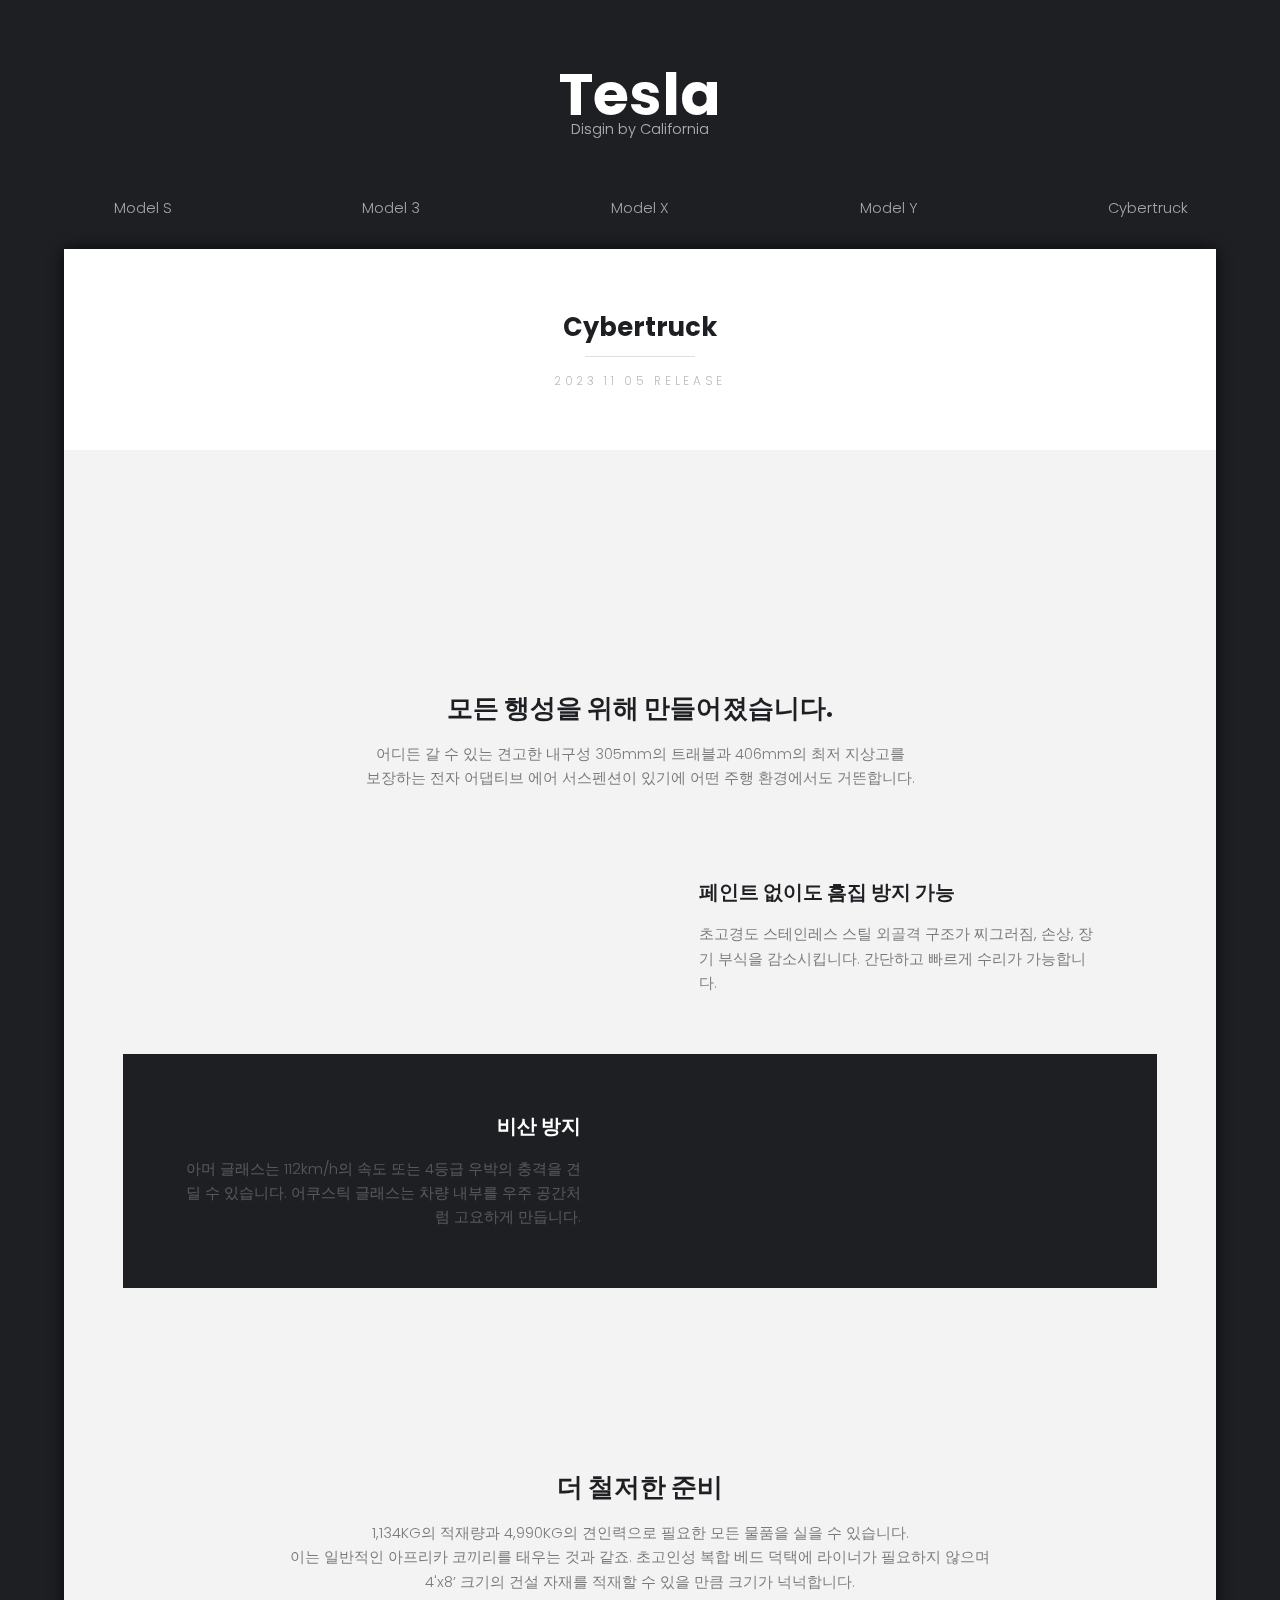
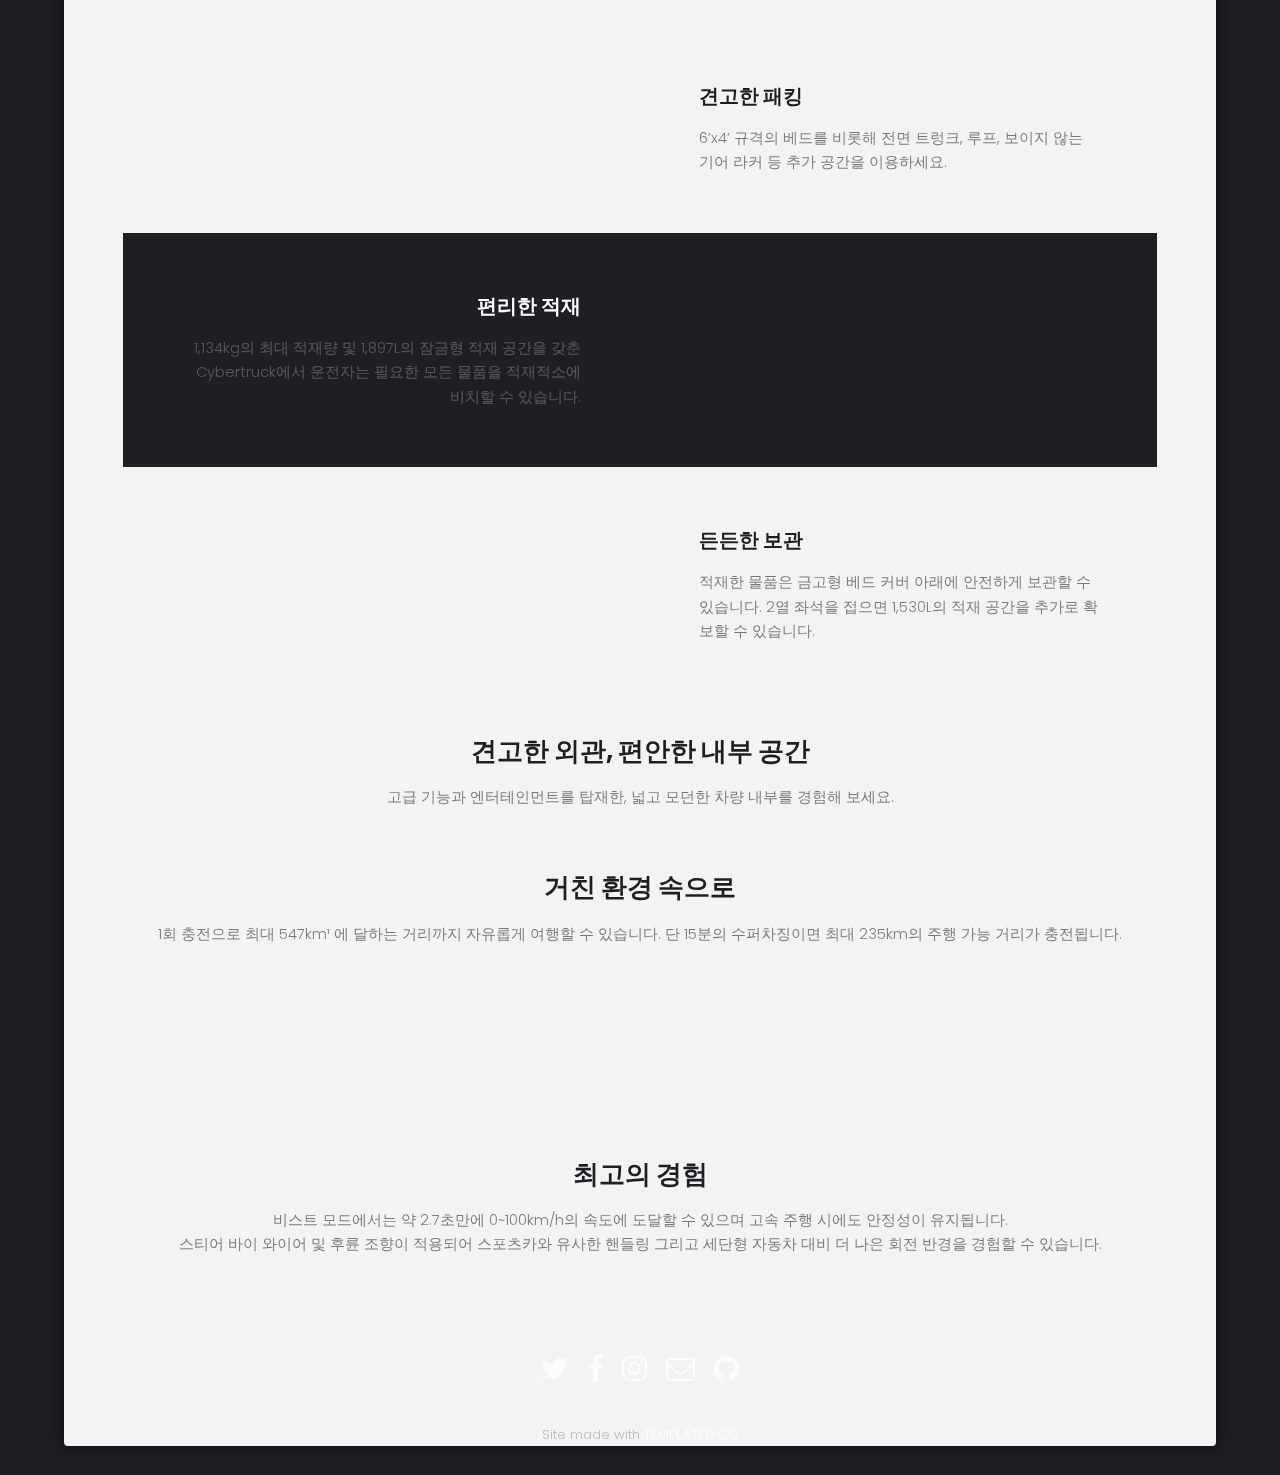
==== commit 36511be3: "Third commit" ====
--- a/Cybertruck.html
+++ b/Cybertruck.html
@@ -75,105 +75,47 @@
 								이는 일반적인 아프리카 코끼리를 태우는 것과 같죠. 초고인성 복합 베드 덕택에 라이너가 필요하지 않으며 <br>
 								4'x8’ 크기의 건설 자재를 적재할 수 있을 만큼 크기가 넉넉합니다.
 							</p>
-							<span class="image fit"><img src="https://digitalassets.tesla.com/tesla-contents/image/upload/f_auto,q_auto/Model-3-Performance-Speed-Desktop-LHD-Imperial.png" alt="" /></span>
-							<h2 class="h2">기록을 깨다</h2>
+							<div class="spotlight">
+								<div class="image flush"><img src="https://digitalassets.tesla.com/tesla-contents/image/upload/f_auto,q_auto/Cybertruck-PLL-Pack-Desktop.png" alt="" /></div>
+								<div class="inner">
+									<h3>견고한 패킹</h3>
+									<p>6’x4’ 규격의 베드를 비롯해 전면 트렁크, 루프, 보이지 않는 기어 라커 등 추가 공간을 이용하세요.</p>
+								</div>
+							</div>
+							<div class="spotlight alt">
+								<div class="image flush"><img src="https://digitalassets.tesla.com/tesla-contents/image/upload/f_auto,q_auto/Cybertruck-PLL-Load-Desktop.png" alt="" /></div>
+								<div  class="inner">
+									<h3>편리한 적재</h3>
+									<p>1,134kg의 최대 적재량 및 1,897L의 잠금형 적재 공간을 갖춘 Cybertruck에서 운전자는 필요한 모든 물품을 적재적소에 비치할 수 있습니다.</p>
+								</div>
+							</div>
+							<div class="spotlight">
+								<div class="image flush"><img src="https://digitalassets.tesla.com/tesla-contents/image/upload/f_auto,q_auto/Cybertruck-PLL-Lock-Desktop.png" alt="" /></div>
+								<div class="inner">
+									<h3>든든한 보관</h3>
+									<p>적재한 물품은 금고형 베드 커버 아래에 안전하게 보관할 수 있습니다. 2열 좌석을 접으면 1,530L의 적재 공간을 추가로 확보할 수 있습니다.</p>
+								</div>
+							</div>
+							<span class="image fit"><img src="https://digitalassets.tesla.com/tesla-contents/image/upload/f_auto,q_auto/Cybertruck-Human-Meet-Machine-Desktop.png" alt="" /></span>
+							<h2 class="h2">견고한 외관, 편안한 내부 공간</h2>
 							<p class="p">
-								최신 트랙모드는 적응형 서스펜션, 섀시 및 파워트레인 컨트롤을 보정하여 운전자에게 더 많은 제어권을 제공합니다. <br>
-								트랙에서 운전할때 핸들링 밸런스, 안정성 제어 및 회생 제동을 원하는 대로 정확하게 커스터마이징해 보세요.
+								고급 기능과 엔터테인먼트를 탑재한, 넓고 모던한 차량 내부를 경험해 보세요.
 							</p>
 
-							<span class="image fit"><img src="https://digitalassets.tesla.com/tesla-contents/image/upload/f_auto,q_auto/Model-3-Performance-Media-Scanner-Aero-Mobile.png" alt="" /></span>
-							<h2 class="h2">진보된 공기역학</h2>
+							<span class="image fit"><img src="https://digitalassets.tesla.com/tesla-contents/image/upload/f_auto,q_auto/Cybertruck-Into-The-Wild-Desktop.jpg" alt="" /></span>
+							<h2 class="h2">거친 환경 속으로</h2>
 							<p class="p">
-								앞  뒤 범퍼 형상, 리어 디퓨저, 카본 립스포일러를 이용해 공기 저항을 줄이고 고속 주행 시 밸런스를 잃지 않습니다.
+								1회 충전으로 최대 547km¹ 에 달하는 거리까지 자유롭게 여행할 수 있습니다. 단 15분의 수퍼차징이면 최대 235km의 주행 가능 거리가 충전됩니다.
 							</p>
 
-							<span class="image fit"><img src="https://digitalassets.tesla.com/tesla-contents/image/upload/f_auto,q_auto/Model-3-Performance-Media-Scanner-Wheels-Mobile.png" alt="" /></span>
-							<h2 class="h2">단조 퍼포먼스 휠</h2>
+							<span class="video"><video id="model3_video" src="images/Cybertruck-Dopamine-On-Tap-Desktop.mp4" autoplay muted loop playsinline></video></video></span>
+							<h2 class="h2">최고의 경험</h2>
 							<p class="p">
-								가볍고, 단계식 휠은 회전시 반응성을 향상시키고 코너 탈출시 날카로운 리스폰스와 접지력을 올릴 수 있습니다. <br>
-								또한 에어캡을 이용해 가용거리를 더 늘릴 수 있고 간지는 덤 입니다.
+								비스트 모드에서는 약 2.7초만에 0~100km/h의 속도에 도달할 수 있으며 고속 주행 시에도 안정성이 유지됩니다. <br>
+								스티어 바이 와이어 및 후륜 조향이 적용되어 스포츠카와 유사한 핸들링 그리고 세단형 자동차 대비 더 나은 회전 반경을 경험할 수 있습니다.
 							</p>
 
-							<span class="image fit"><img src="https://digitalassets.tesla.com/tesla-contents/image/upload/f_auto,q_auto/Model-3-Performance-Media-Scanner-Brakes-Mobile.png" alt="" /></span>
-							<h2 class="h2">퍼포먼스 브레이크 시스템</h2>
-							<p class="p">
-								더 큰 브레이크 로터, 켈리퍼 그리고 퍼포먼스 브레이크 패드는 모든 속도에서 더 강력한 제동력과 일관된 제동력을 제공합니다.
-							</p>
-
-							<span class="video"><video id="model3_video" src="images/Model-3-Performance-Motor-Desktop.mp4" autoplay muted loop playsinline></video></video></span>
-							<h2 class="h2">퍼포먼스 섀시</h2>
-							<p class="p">
-								성능이 뛰어난 스피링, 댐퍼, 부싱 및 스태빌라이저 바를 탑재하여 최고의 승차감을 제공할 뿐 아니라  <br>
-								기가프레스로 제작하여 강력한 바디 강성을 제공합니다.
-							</p>
-
-							<span class="image fit"><img src="https://digitalassets.tesla.com/tesla-contents/image/upload/f_auto,q_auto/Model-3-Performance-Safety-Desktop-Tablet.png" alt="" /></span>
-							<h2 class="h2">입증된 안전성</h2>
-							<p class="p">
-								당사 차량은 도로에서 가장 안전하도록 설계되었으며, 승객 부상 위험을 낮추는데 도움이 됩니다. <br>
-								AEB(Automated emergency braking system)와 같은 능동적 안전 기능은 추가 비용 없이 기본으로 제공됩니다. <br>
-								이러한 기능은 잠재적 충돌을 감지하고 이를 방지하거나 충격을 완화하도록 설계되었습니다.
-							</p>
-						</div>
-					</section>
-
-				<!-- Two -->
-					<section id="two" class="wrapper style2">
-						<header>
-							<h2>Vestibulum Convallis</h2>
-							<p>vehicula urna sed justo bibendum</p>
-						</header>
-						<div class="content">
-							<div class="gallery">
-								<div>
-									<div class="image fit flush">
-										<a href="images/pic03.jpg"><img src="images/pic03.jpg" alt="" /></a>
-									</div>
-								</div>
-								<div>
-									<div class="image fit flush">
-										<a href="images/pic01.jpg"><img src="images/pic01.jpg" alt="" /></a>
-									</div>
-								</div>
-								<div>
-									<div class="image fit flush">
-										<a href="images/pic04.jpg"><img src="images/pic04.jpg" alt="" /></a>
-									</div>
-								</div>
-								<div>
-									<div class="image fit flush">
-										<a href="images/pic05.jpg"><img src="images/pic05.jpg" alt="" /></a>
-									</div>
-								</div>
-							</div>
-						</div>
-					</section>
-
-				<!-- Three -->
-					<section id="three" class="wrapper">
-						<div class="spotlight">
-							<div class="image flush"><img src="images/pic06.jpg" alt="" /></div>
-							<div class="inner">
-								<h3>Viverra Hendrerit</h3>
-								<p>Curabitur eget semper ante. Morbi eleifend ultricies est, a blandit diam vehicula vel. Vestibulum porttitor nisi quis viverra hendrerit. Suspendisse vel volutpat nibh, vel elementum lacus. Maecenas commodo pulvinar dui, at cursus metus imperdiet vel.</p>
-							</div>
-						</div>
-						<div class="spotlight alt">
-							<div class="image flush"><img src="images/pic07.jpg" alt="" /></div>
-							<div  class="inner">
-								<h3>Curabitur Eget</h3>
-								<p>Curabitur eget semper ante. Morbi eleifend ultricies est, a blandit diam vehicula vel. Vestibulum porttitor nisi quis viverra hendrerit. Suspendisse vel volutpat nibh, vel elementum lacus. Maecenas commodo pulvinar dui, at cursus metus imperdiet vel.</p>
-							</div>
-						</div>
-						<div class="spotlight">
-							<div class="image flush"><img src="images/pic08.jpg" alt="" /></div>
-							<div class="inner">
-								<h3>Morbi Eleifend</h3>
-								<p>Curabitur eget semper ante. Morbi eleifend ultricies est, a blandit diam vehicula vel. Vestibulum porttitor nisi quis viverra hendrerit. Suspendisse vel volutpat nibh, vel elementum lacus. Maecenas commodo pulvinar dui, at cursus metus imperdiet vel.</p>
-							</div>
-						</div>
-					</section>
+							
 
 				</div>
 			</section>
--- a/assets/css/index.css
+++ b/assets/css/index.css
@@ -40,9 +40,6 @@
     text-decoration: none;
     color: #a6a6a6;
 }
-nav li{
-    gap: -10px;
-}
 nav>ul{
     display: flex;
     flex-direction: row;
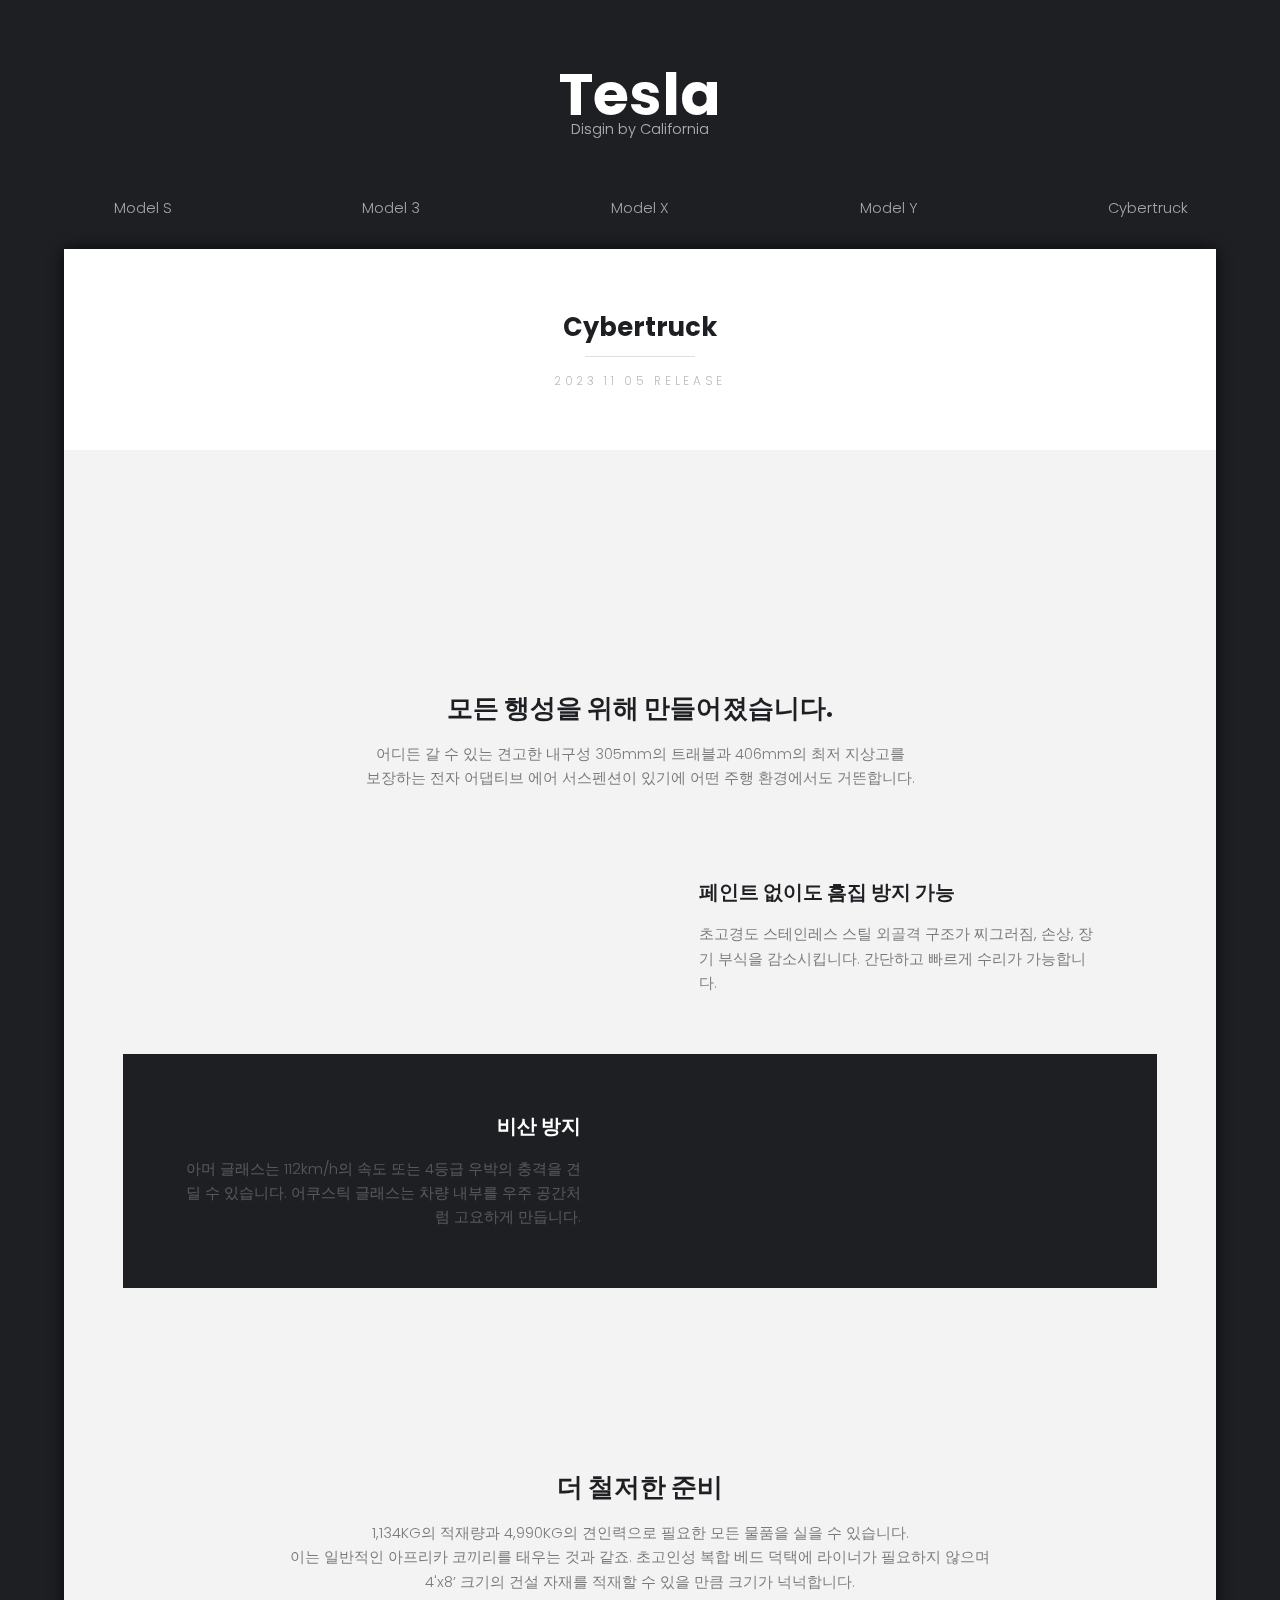
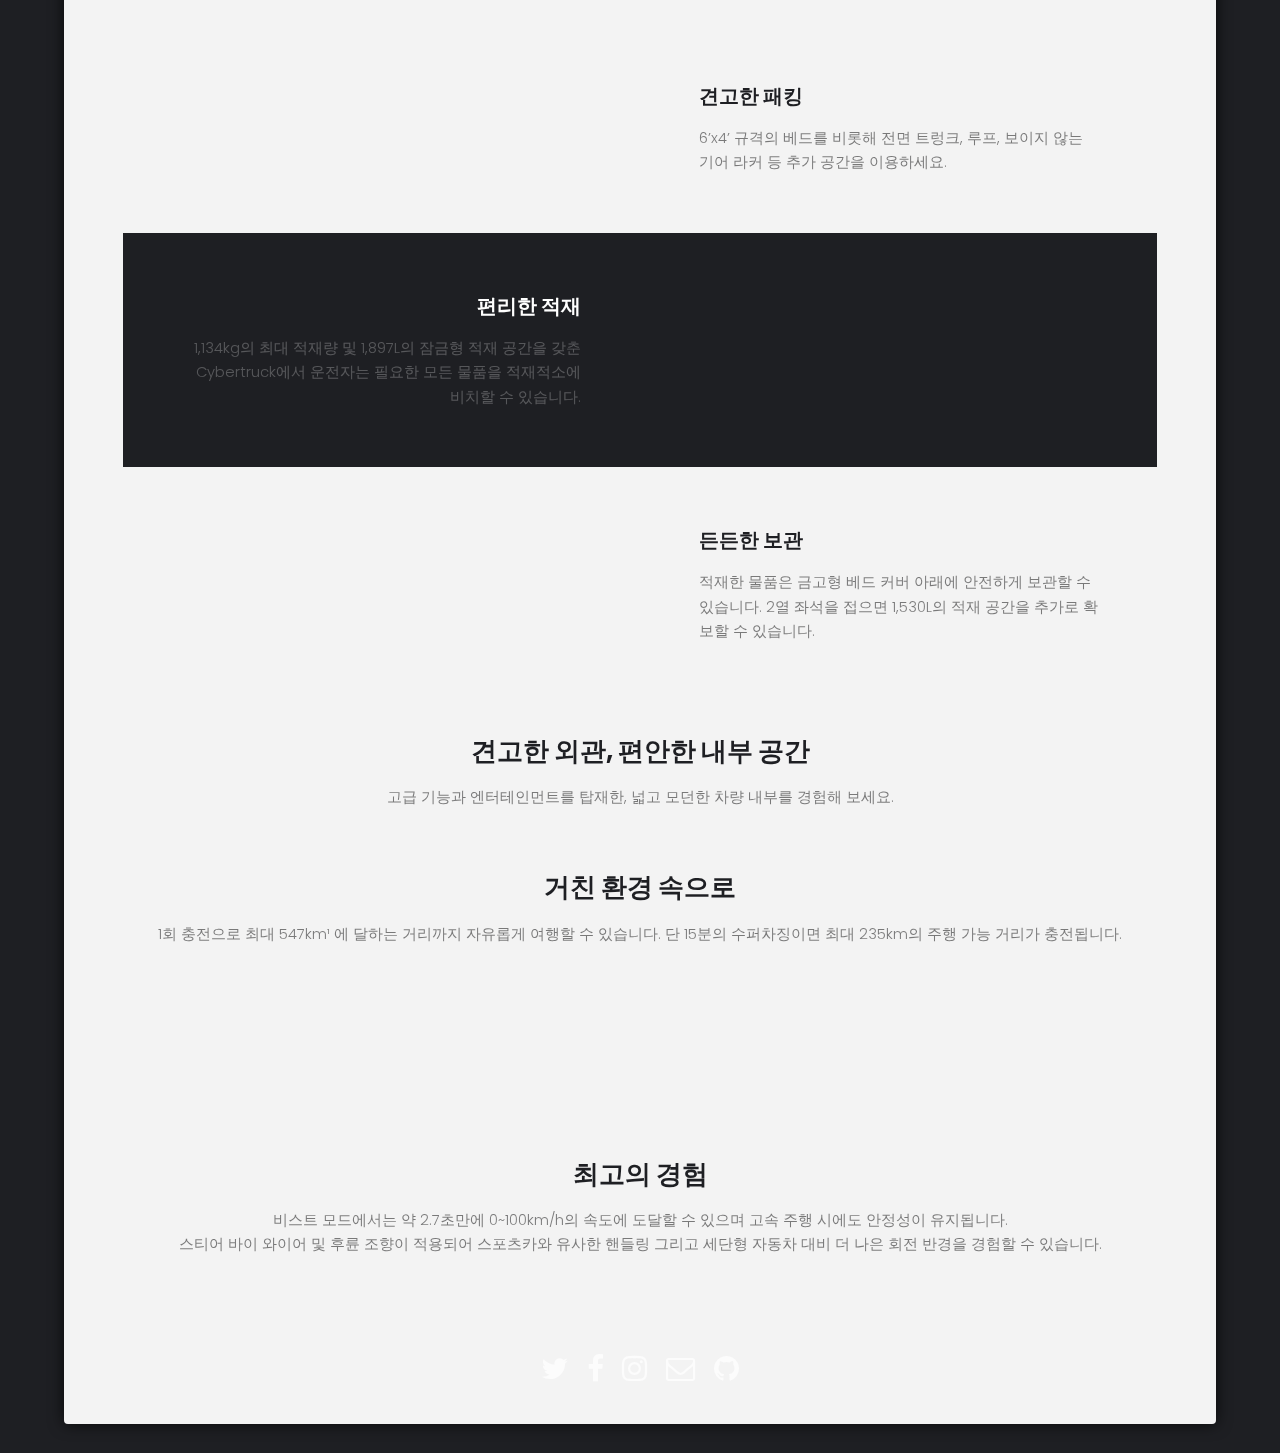
==== commit 08e23327: "finish" ====
--- a/Cybertruck.html
+++ b/Cybertruck.html
@@ -133,9 +133,7 @@
 				</div>
 			</footer>
 
-		<div class="copyright">
-			Site made with <a href="https://templated.co/">TEMPLATED.CO</a>
-		</div>
+	
 
 		<!-- Scripts -->
 			<script src="assets/js/jquery.min.js"></script>
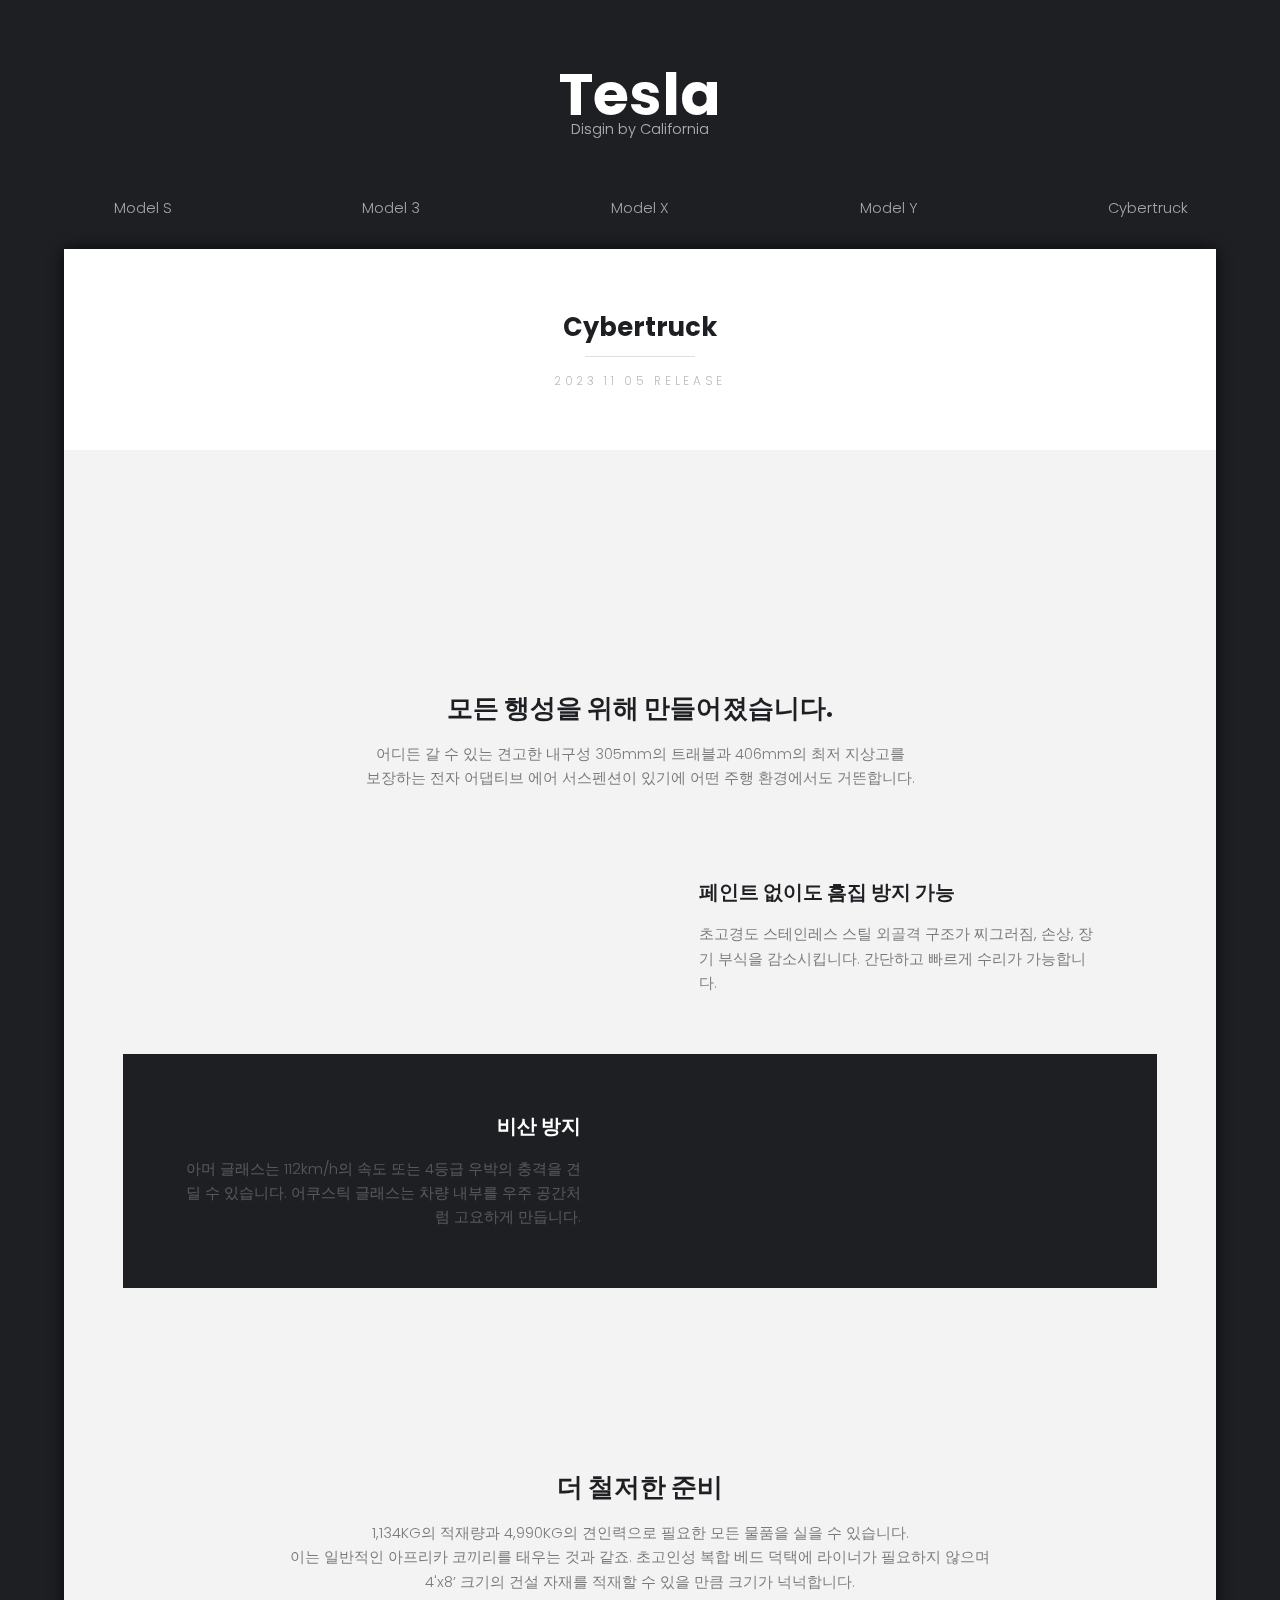
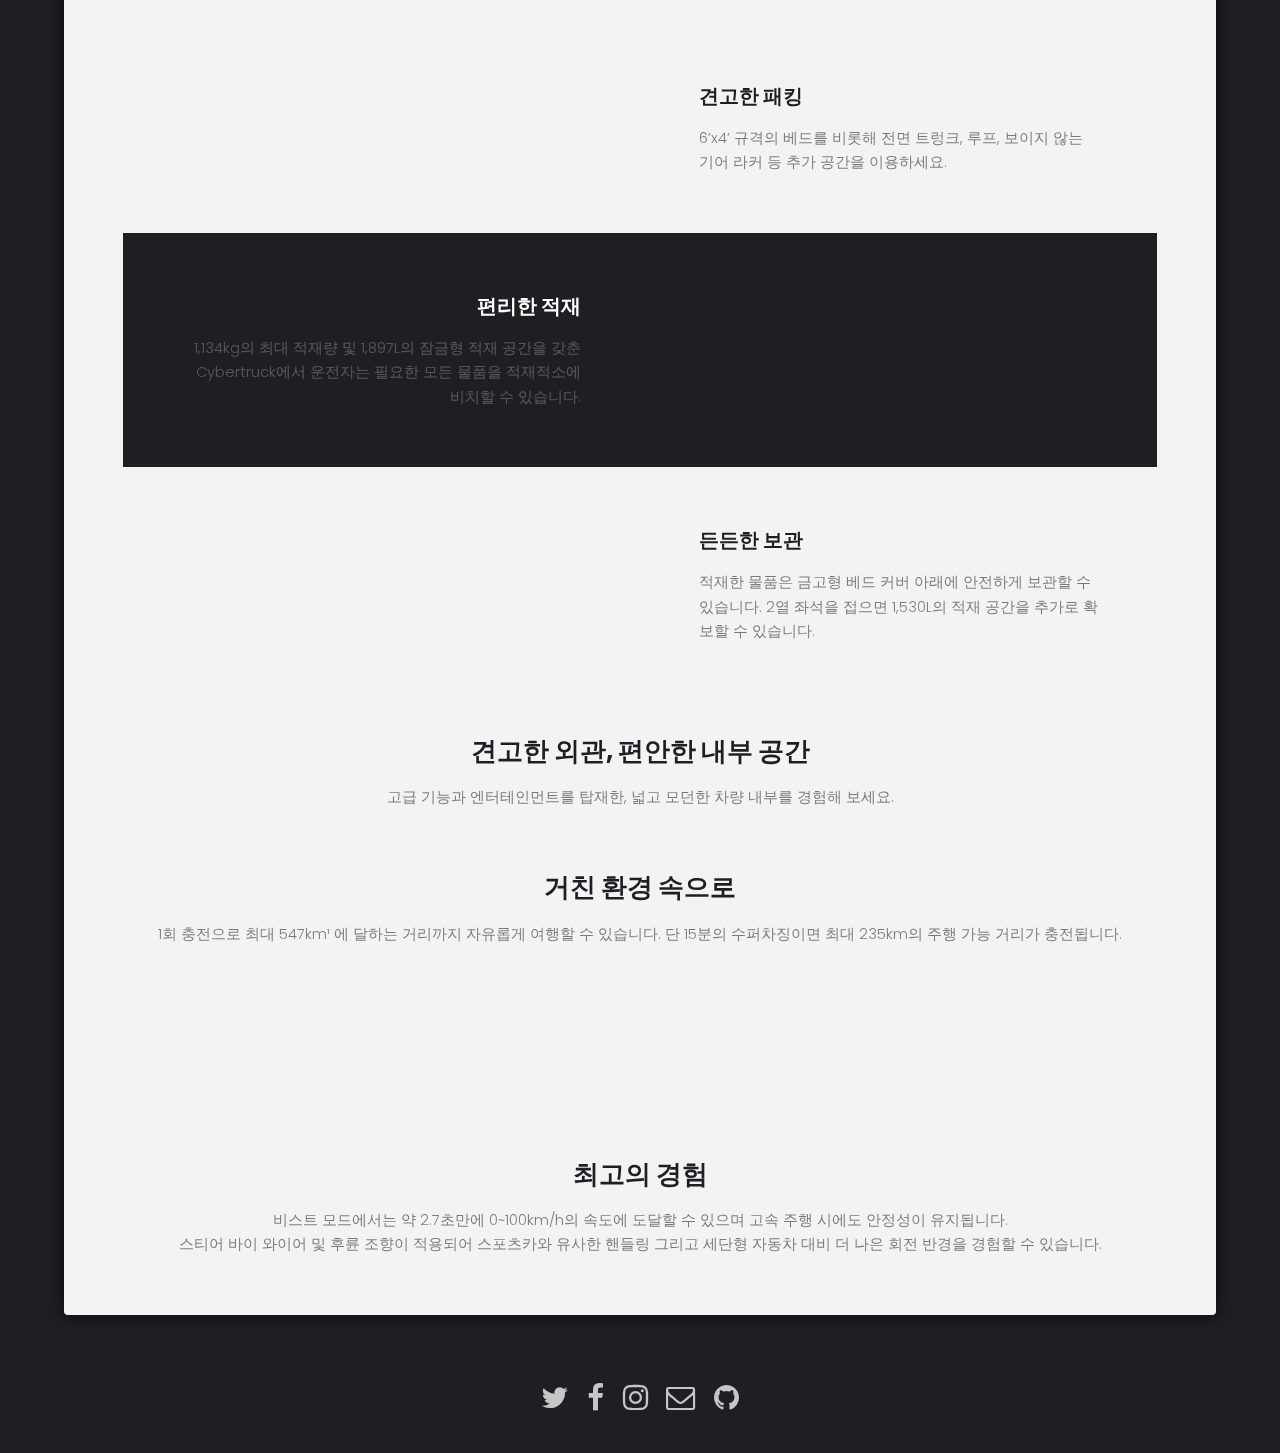
==== commit 649ce277: "modify tag" ====
--- a/Cybertruck.html
+++ b/Cybertruck.html
@@ -6,7 +6,7 @@
 -->
 <html>
 	<head>
-		<title>Caminar by TEMPLATED</title>
+		<title>Cybertruck</title>
 		<meta charset="utf-8" />
 		<meta name="viewport" content="width=device-width, initial-scale=1" />
 		<link rel="stylesheet" href="assets/css/main.css" />
@@ -114,9 +114,8 @@
 								비스트 모드에서는 약 2.7초만에 0~100km/h의 속도에 도달할 수 있으며 고속 주행 시에도 안정성이 유지됩니다. <br>
 								스티어 바이 와이어 및 후륜 조향이 적용되어 스포츠카와 유사한 핸들링 그리고 세단형 자동차 대비 더 나은 회전 반경을 경험할 수 있습니다.
 							</p>
-
-							
-
+						</div>
+					</section>
 				</div>
 			</section>
 
